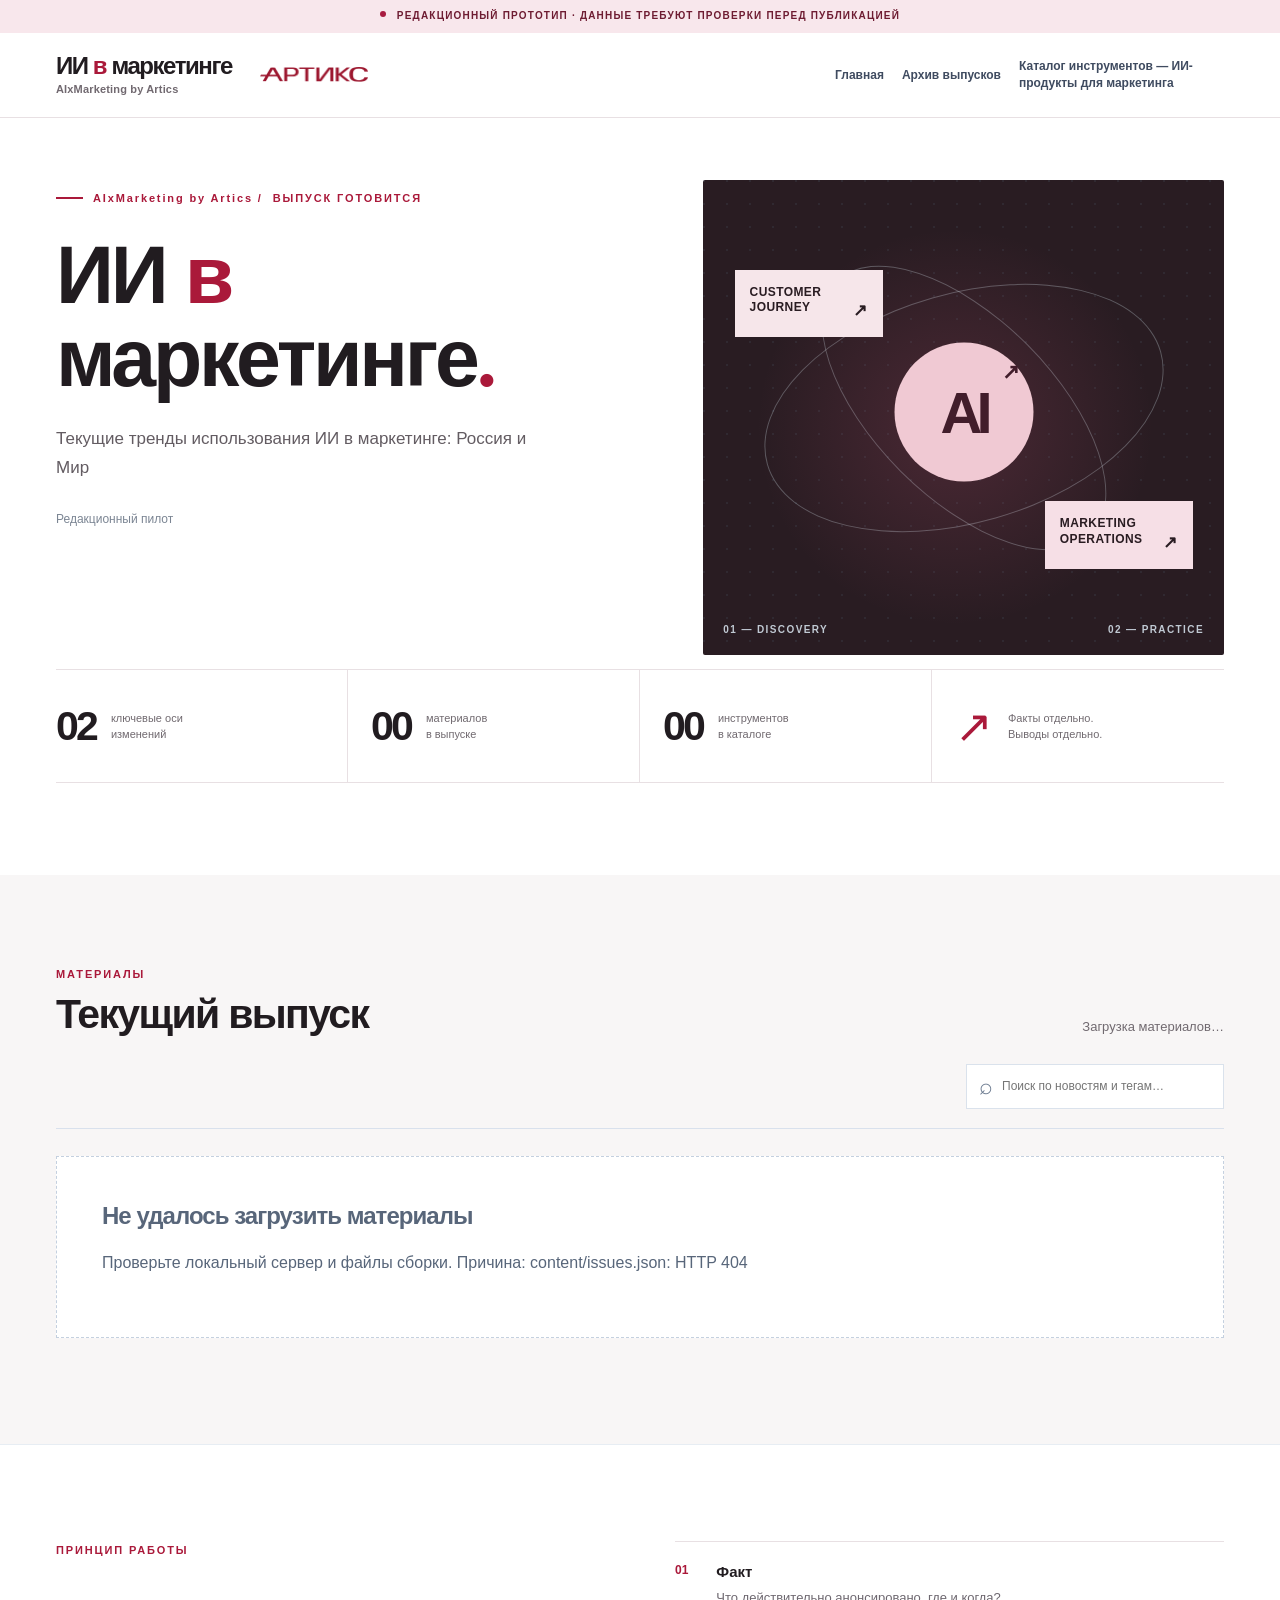
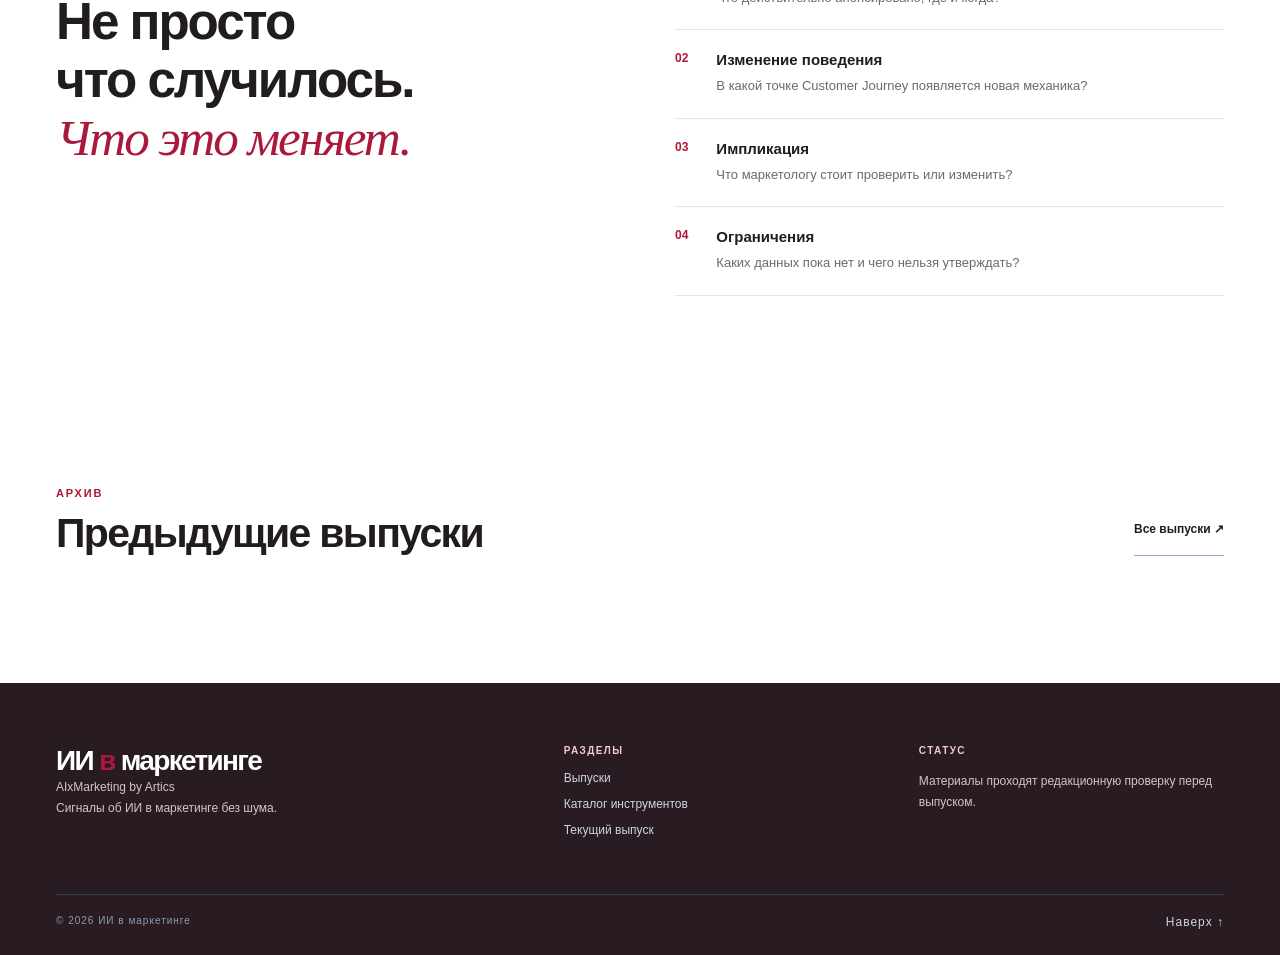
==== index.html @ cd2788d9 "Add files via upload" ====
<!doctype html>
<html lang="ru">
<head>
  <base href="/">
  <meta charset="utf-8">
  <meta name="viewport" content="width=device-width, initial-scale=1">
  <meta name="theme-color" content="#aa193a">
  <meta name="description" content="ИИ в маркетинге — редакционный дайджест AIxMarketing by Artics о пути потребителя и работе маркетолога.">
  <title>ИИ в маркетинге — AIxMarketing by Artics</title>
  <link rel="stylesheet" href="styles.css">
  <script src="app.js" defer></script>
  <meta name="robots" content="noindex, nofollow">
</head>
<body>
  <a class="skip-link" href="#main">Перейти к содержанию</a>
  <div class="notice"><span class="notice-dot" aria-hidden="true"></span> <span id="notice-text">РЕДАКЦИОННЫЙ ПРОТОТИП · ДАННЫЕ ТРЕБУЮТ ПРОВЕРКИ ПЕРЕД ПУБЛИКАЦИЕЙ</span></div>
  <header class="site-header" id="top">
    <div class="container nav-inner">
      <a class="logo" href="./" aria-label="ИИ в маркетинге, на главную"><span>ИИ <span class="logo-x">в</span> маркетинге<span class="logo-sub">AIxMarketing by Artics</span></span></a>
      <img class="artics-wordmark" src="assets/artics-logo.png" width="218" height="31" alt="Артикс">
      <button class="menu-toggle" type="button" aria-controls="primary-nav" aria-expanded="false">Меню <span aria-hidden="true">☰</span></button>
      <nav class="top-nav" id="primary-nav" data-open="false" aria-label="Главная навигация">
        <a href="./">Главная</a>
        <a id="nav-current-issue" hidden>Текущий выпуск</a>
        <a href="./issues/">Архив выпусков</a>
        <a class="nav-catalog" href="./tools/">Каталог инструментов — ИИ-продукты для маркетинга</a>
        <a id="nav-interview" hidden>Специальная рубрика</a>
      </nav>
    </div>
  </header>

  <main id="main">
    <div id="home-view">
      <section class="hero container" aria-labelledby="hero-title">
        <div class="hero-grid">
          <div class="hero-copy">
            <div class="eyebrow"><span class="mini-rule"></span> AIxMarketing by Artics / <span id="issue-code">ВЫПУСК ГОТОВИТСЯ</span></div>
            <h1 id="hero-title">ИИ <span class="serif-highlight">в</span><br>маркетинге<span class="hero-period-mark">.</span></h1>
            <p class="hero-intro">Текущие тренды использования ИИ в маркетинге: Россия и Мир</p>
            <div class="hero-actions"><a class="button-primary" id="latest-issue-link" href="./issues/" hidden>Весь выпуск <span aria-hidden="true">↗</span></a><span class="hero-period" id="hero-period">Редакционный пилот</span></div>
          </div>
          <div class="hero-visual" role="img" aria-label="Две оси проекта: Customer Journey и работа маркетолога вокруг ИИ">
            <div class="orbit-line orbit-a"></div><div class="orbit-line orbit-b"></div>
            <div class="diagram-label label-one">CUSTOMER<br>JOURNEY <span>↗</span></div>
            <div class="diagram-label label-two">MARKETING<br>OPERATIONS <span>↗</span></div>
            <div class="diagram-core">AI<span>↗</span></div>
            <div class="hero-visual-caption"><span>01 — DISCOVERY</span><span>02 — PRACTICE</span></div>
          </div>
        </div>
        <div class="hero-stats" aria-label="Структура проекта">
          <div class="stat"><strong>02</strong><span>ключевые оси<br>изменений</span></div>
          <div class="stat"><strong id="issue-story-count">00</strong><span>материалов<br>в выпуске</span></div>
          <div class="stat"><strong id="catalog-count">00</strong><span>инструментов<br>в каталоге</span></div>
          <div class="stat stat-caption"><div class="stat-icon">↗</div><span>Факты отдельно.<br>Выводы отдельно.</span></div>
        </div>
      </section>

      <section class="lead-section container" id="lead" hidden>
        <div class="section-heading"><div><p class="kicker">СВЕЖИЙ ВЫПУСК</p><h2>Главное в выпуске</h2></div><div class="feature-controls" aria-label="Прокрутка главного в выпуске"><button type="button" data-feature-scroll="-1" aria-label="Предыдущие материалы">←</button><button type="button" data-feature-scroll="1" aria-label="Следующие материалы">→</button></div></div>
        <div id="lead-story" class="lead-story" role="region" aria-roledescription="карусель" aria-label="Главное в выпуске" tabindex="0" aria-live="polite"><div class="skeleton">Загрузка материалов…</div></div>
      </section>

      <section class="story-section" id="stories">
        <div class="container">
          <div class="section-heading"><div><p class="kicker">МАТЕРИАЛЫ</p><h2>Текущий выпуск</h2><a id="story-issue-link" class="story-issue-link" href="./issues/" hidden>Открыть страницу выпуска ↗</a></div><p class="section-side" id="story-total" role="status" aria-live="polite">Загрузка материалов…</p></div>
          <div class="filter-panel">
            <div class="category-filters" id="category-filters" aria-label="Фильтр по рубрике"></div>
            <label class="search-label"><span class="sr-only">Поиск по материалам</span><span aria-hidden="true">⌕</span><input id="search-input" type="search" placeholder="Поиск по новостям и тегам…" autocomplete="off" maxlength="120"></label>
          </div>
          <div id="story-grid" class="story-grid"><div class="skeleton">Загрузка материалов…</div></div>
        </div>
      </section>

      <section class="special-section container" id="special" aria-label="Специальный материал" hidden></section>
      <section class="catalog-promo container" id="catalog-promo" hidden></section>

      <section class="method-section" id="methodology"><div class="container method-grid"><div><p class="kicker">ПРИНЦИП РАБОТЫ</p><h2>Не просто<br>что случилось.<br><em>Что это меняет.</em></h2></div><div class="method-list"><div class="method-row"><span>01</span><div><strong>Факт</strong><p>Что действительно анонсировано, где и когда?</p></div></div><div class="method-row"><span>02</span><div><strong>Изменение поведения</strong><p>В какой точке Customer Journey появляется новая механика?</p></div></div><div class="method-row"><span>03</span><div><strong>Импликация</strong><p>Что маркетологу стоит проверить или изменить?</p></div></div><div class="method-row"><span>04</span><div><strong>Ограничения</strong><p>Каких данных пока нет и чего нельзя утверждать?</p></div></div></div></div></section>
      <section class="archive-section container" id="archive"><div class="section-heading"><div><p class="kicker">АРХИВ</p><h2>Предыдущие выпуски</h2></div><a class="text-link" href="./issues/">Все выпуски ↗</a></div><div id="archive-list"></div></section>
    </div>
    <div id="page-view" hidden></div>
  </main>
  <footer class="footer"><div class="container footer-grid"><div><div class="footer-brand">ИИ <span>в</span> маркетинге</div><p>AIxMarketing by Artics<br>Сигналы об ИИ в маркетинге без шума.</p></div><div><strong>РАЗДЕЛЫ</strong><a href="./issues/">Выпуски</a><a href="./tools/">Каталог инструментов</a><a href="./#stories">Текущий выпуск</a></div><div><strong>СТАТУС</strong><p id="footer-status">Материалы проходят редакционную проверку перед выпуском.</p></div></div><div class="container copyright"><span>© 2026 ИИ в маркетинге</span><a href="#top">Наверх ↑</a></div></footer>
</body>
</html>
---- styles.css ----
:root{--ink:#122039;--dark:#0d1c32;--navy:#142743;--muted:#657085;--border:#e2e8f0;--bg:#fbfcfe;--blue:#315bd8;--cyan:#bbf3ed;--lime:#d9eea4;--pink:#f5d7d0;--cream:#f3efea;--lav:#e9e7ff;--max:1168px;--serif:Georgia,"Times New Roman",serif;--sans:Inter,-apple-system,BlinkMacSystemFont,"Segoe UI",Arial,sans-serif}
*{box-sizing:border-box}html{scroll-behavior:smooth}body{margin:0;background:var(--bg);color:var(--ink);font-family:var(--sans);-webkit-font-smoothing:antialiased}a{color:inherit;text-decoration:none}button,input{font:inherit}button{cursor:pointer}button:focus-visible,a:focus-visible,input:focus-visible{outline:3px solid #729eff;outline-offset:3px}h1,h2,h3,p{margin-top:0}h1,h2,h3{letter-spacing:-.04em}p{line-height:1.65}.container{max-width:var(--max);width:calc(100% - 64px);margin:0 auto}.sr-only{position:absolute!important;width:1px;height:1px;padding:0;margin:-1px;overflow:hidden;clip:rect(0,0,0,0);white-space:nowrap;border:0}.notice{background:#d9edaa;color:#233427;text-align:center;font-size:10px;line-height:1.45;font-weight:800;letter-spacing:.12em;padding:9px 16px}.notice-dot{display:inline-block;width:6px;height:6px;background:#23442d;border-radius:50%;margin-right:7px;vertical-align:2px}.site-header{position:relative;z-index:10;background:var(--bg);border-bottom:1px solid var(--border)}.nav-inner{min-height:84px;display:flex;align-items:center;justify-content:space-between;gap:28px}.logo{display:flex;align-items:center;gap:11px;font-weight:850;letter-spacing:-.065em;font-size:20px;line-height:1.04;white-space:nowrap}.logo-square{background:var(--ink);color:#fff;width:41px;height:41px;display:grid;place-items:center;font-family:var(--serif);font-size:28px;position:relative}.brand-star{position:absolute;font:15px var(--sans);top:2px;right:2px;color:var(--lime)}.logo-x{color:var(--blue)}.logo-sub{display:block;font-size:9px;font-weight:750;letter-spacing:.19em;color:var(--muted);margin-top:5px}.top-nav{display:flex;align-items:center;gap:24px}.top-nav a{font-size:12px;font-weight:650;color:#3f4b60}.top-nav a:hover,.footer a:hover{color:var(--blue)}.nav-cta{border:1px solid #bfcbdc;padding:13px 17px;font-size:12px;font-weight:800;white-space:nowrap}.nav-cta span{margin-left:12px}.nav-cta:hover{background:var(--ink);color:white;border-color:var(--ink)}.hero{padding-top:70px}.hero-grid{display:grid;grid-template-columns:1fr .83fr;gap:20px;min-height:475px}.hero-copy{padding:12px 0 50px}.eyebrow,.kicker{font-size:11px;font-weight:800;letter-spacing:.17em;color:var(--blue)}.eyebrow{display:flex;align-items:center;gap:10px}.mini-rule{width:27px;height:2px;background:var(--blue)}h1{font-size:clamp(51px,5.3vw,86px);line-height:1.06;margin:30px 0 24px;font-weight:760}.hero h1 em,.method-grid h2 em{font-family:var(--serif);font-weight:400;color:var(--blue)}.serif-highlight{font-family:var(--serif);font-style:italic;font-weight:400}.hero-intro{max-width:485px;font-size:17px;color:#566378;line-height:1.75;margin-bottom:27px}.hero-actions{display:flex;gap:26px;align-items:center;flex-wrap:wrap}.button-primary{display:inline-flex;justify-content:space-between;gap:28px;align-items:center;background:var(--blue);color:#fff;padding:16px 19px;font-size:12px;font-weight:800;min-width:210px}.button-primary:hover{background:#2348b7}.hero-period{font-size:12px;color:#7b8593;line-height:1.5}.hero-visual{position:relative;min-height:420px;overflow:hidden;background:var(--dark);color:white;border-radius:2px}.hero-visual:before{content:"";position:absolute;inset:0;background-image:radial-gradient(circle at 1px 1px,#52687a 1px,transparent 0);background-size:23px 23px;opacity:.17}.hero-visual:after{content:"";position:absolute;width:400px;height:400px;background:radial-gradient(circle,rgba(130,167,228,.18),transparent 70%);top:10%;left:10%}.orbit-line{position:absolute;left:50%;top:48%;transform:translate(-50%,-50%) rotate(-16deg);border:1px solid rgba(221,244,249,.28);border-radius:50%}.orbit-a{width:410px;height:230px}.orbit-b{transform:translate(-50%,-50%) rotate(45deg);width:360px;height:180px}.diagram-core{position:absolute;top:49%;left:50%;transform:translate(-50%,-50%);width:139px;height:139px;background:var(--lime);border-radius:50%;display:flex;align-items:center;justify-content:center;font-size:58px;font-weight:800;letter-spacing:-.1em;color:var(--ink);z-index:2}.diagram-core span{font-size:21px;position:absolute;right:19px;top:17px}.diagram-label{position:absolute;z-index:3;color:var(--ink);font-size:12px;line-height:1.3;font-weight:850;letter-spacing:.035em;padding:15px;min-width:148px}.diagram-label span{float:right;font-size:17px}.label-one{left:6%;top:19%;background:var(--cyan)}.label-two{right:6%;bottom:18%;background:var(--pink)}.hero-visual-caption{position:absolute;inset:auto 20px 20px;display:flex;justify-content:space-between;color:#c0c9d3;font-size:10px;letter-spacing:.14em;font-weight:750;z-index:3}.hero-stats{border-top:1px solid var(--border);border-bottom:1px solid var(--border);display:grid;grid-template-columns:repeat(4,1fr);margin:14px 0 100px}.stat{padding:26px 23px 25px;min-height:112px;display:flex;align-items:center;gap:15px;border-right:1px solid var(--border)}.stat:first-child{padding-left:0}.stat:last-child{border-right:0}.stat strong{font-size:41px;letter-spacing:-.07em;font-weight:710;line-height:1}.stat span{color:var(--muted);font-size:11px;line-height:1.5}.stat-icon{font-family:var(--serif);font-size:45px;color:var(--blue)}.section-heading{display:flex;justify-content:space-between;align-items:end;gap:25px;margin-bottom:27px}.section-heading h2{font-size:clamp(30px,3.2vw,46px);line-height:1.1;margin:9px 0 0}.kicker{margin:0}.section-side{font-size:13px;line-height:1.5;color:var(--muted);margin:0;text-align:right}.lead-section{padding-bottom:99px}.lead-story{display:grid;grid-template-columns:1.12fr .88fr;min-height:358px;background:#eaf1fa;overflow:hidden}.lead-main{padding:40px 43px;display:flex;flex-direction:column}.lead-label{font-size:11px;font-weight:850;letter-spacing:.12em;color:var(--blue)}.lead-main h3{font-size:clamp(27px,3vw,44px);max-width:525px;line-height:1.13;margin:24px 0 16px}.lead-main p{color:#59677c;font-size:14px;max-width:505px}.lead-link{font-size:12px;color:var(--blue);font-weight:850;border-bottom:1px solid #b7c7e5;align-self:start;margin-top:auto;padding-bottom:7px}.lead-art{position:relative;min-height:330px;background:#d8e5f5;overflow:hidden;display:grid;place-items:center}.lead-art .art-circle{width:280px;height:280px;border:1px solid #6b91c7;border-radius:50%;position:absolute}.lead-art .art-circle:nth-child(2){width:360px;height:210px;transform:rotate(43deg)}.art-device{z-index:2;background:var(--ink);width:194px;height:230px;box-shadow:18px 18px 0 rgba(61,95,152,.2);padding:17px;color:#fff;transform:rotate(-7deg);display:flex;flex-direction:column;gap:12px}.art-head{display:flex;align-items:center;justify-content:space-between;color:#becfe4;font-size:9px;letter-spacing:.1em}.art-pill{height:26px;border-radius:12px;background:#384b66}.art-pill.short{width:65%}.art-chat{margin-top:auto;background:var(--cyan);color:#2d4655;border-radius:12px 12px 3px 12px;padding:12px;font-size:11px;line-height:1.3}.rubric-section{padding-bottom:112px}.axis-grid{display:grid;grid-template-columns:repeat(2,1fr);gap:18px}.axis-card{position:relative;display:flex;flex-direction:column;align-items:start;overflow:hidden;padding:29px 30px;min-height:287px}.axis-card:hover .axis-title span{transform:translate(4px,-4px)}.axis-cjm{background:#d9f0ed}.axis-marketing{background:#e8e4fa}.axis-top{font-size:10px;font-weight:800;letter-spacing:.13em;z-index:1}.axis-title{font-size:38px;letter-spacing:-.055em;line-height:1.13;font-weight:760;z-index:1;margin:47px 0 15px}.axis-title span{font-size:26px;display:inline-block;transition:transform .2s}.axis-desc{font-size:13px;color:#516274;margin-top:auto;z-index:1}.axis-orb{position:absolute;right:20px;bottom:0;opacity:.15;font-size:225px;line-height:1;font-weight:300}.minor-axes{border-bottom:1px solid var(--border);display:flex;flex-wrap:wrap;align-items:center;gap:24px;padding-top:26px;padding-bottom:20px}.minor-axes>span{font-size:10px;color:#7f8999;letter-spacing:.13em;font-weight:850;margin-right:auto}.minor-link{border:0;background:transparent;font-size:12px;font-weight:760;padding:8px 0;color:#26364d}.minor-link span{margin-left:8px}.minor-link:hover{color:var(--blue)}.story-section{background:#f1f4f8;padding:90px 0 106px}.filter-panel{display:flex;justify-content:space-between;align-items:center;gap:16px;border-bottom:1px solid #d9e1ed;padding-bottom:19px;margin-bottom:27px}.category-filters{display:flex;flex-wrap:wrap;gap:7px}.filter-chip{background:transparent;border:1px solid transparent;color:#667286;border-radius:30px;padding:10px 13px;font-size:12px;font-weight:700}.filter-chip:hover{color:var(--blue)}.filter-chip.active{color:white;background:var(--ink)}.search-label{background:white;border:1px solid #dae2ec;padding:8px 12px;min-width:258px;display:flex;align-items:center;gap:7px}.search-label span{font-size:23px;color:#6c7b90}.search-label input{outline:0;border:0;background:transparent;color:var(--ink);width:100%;font-size:12px}.search-label input:focus-visible{outline:2px solid #a8bfff}.story-grid{display:grid;grid-template-columns:repeat(3,1fr);gap:17px}.story-card{background:#fff;display:flex;flex-direction:column;min-height:325px;border:1px solid #e5e9ef;transition:transform .16s,box-shadow .16s}.story-card:hover{transform:translateY(-4px);box-shadow:0 12px 30px rgba(24,45,80,.08)}.story-click{padding:25px 24px;display:flex;flex-direction:column;flex:1}.card-meta{display:flex;justify-content:space-between;gap:15px;align-items:center;color:#6d7d90;font-size:10px;letter-spacing:.07em;font-weight:800;text-transform:uppercase}.card-number{color:var(--blue)}.story-card h3{font-size:23px;line-height:1.21;letter-spacing:-.045em;margin:22px 0 12px}.story-card p{font-size:13px;color:#637083;margin-bottom:20px}.tag-row{display:flex;flex-wrap:wrap;gap:6px;margin-top:auto}.tag{background:#f0f4f8;padding:6px 8px;color:#68778b;font-size:10px;line-height:1.25}.card-bottom{border-top:1px solid #eef1f5;padding:16px 24px;display:flex;justify-content:space-between;align-items:center;font-size:10px;color:#8791a2;gap:10px}.status-dot{width:7px;height:7px;background:#edb46d;border-radius:50%;display:inline-block;margin-right:4px}.card-arrow{font-size:19px;color:var(--ink)}.empty-state{grid-column:1/-1;background:white;border:1px dashed #c4d0df;padding:45px;color:#58667a}.empty-state h3{font-size:23px}.skeleton{padding:45px;color:#78869b}.special-section{padding-top:104px;padding-bottom:104px;display:grid;grid-template-columns:1fr 1fr}.special-left{padding:55px 52px;background:var(--navy);color:#fff}.special-left .kicker{color:var(--lime)}.special-left h2{font-size:clamp(40px,4vw,62px);line-height:1.05;margin:48px 0 25px}.special-left h2 em{font-weight:400;font-family:var(--serif);color:var(--lime)}.special-left p:not(.kicker){font-size:14px;line-height:1.7;color:#b7c5d5;max-width:360px}.text-link{display:inline-block;margin-top:30px;border-bottom:1px solid #8fa9d0;padding-bottom:8px;font-size:12px;font-weight:780}.text-link span{margin-left:24px}.special-right{padding:45px 55px;min-height:404px;background:var(--lime);position:relative;overflow:hidden}.quote-mark{font-family:var(--serif);font-size:114px;line-height:.9;color:#436d53}.special-right blockquote{font-family:var(--serif);font-size:clamp(22px,2.5vw,36px);line-height:1.24;letter-spacing:-.035em;max-width:460px;position:relative;z-index:2;margin:10px 0 30px}.quote-caption{font-size:10px;letter-spacing:.11em;font-weight:850;color:#607363}.special-pattern{position:absolute;right:-35px;bottom:-60px;font-size:230px;font-weight:800;letter-spacing:-.2em;opacity:.07}.method-section{background:white;border-top:1px solid #e7edf3;padding:96px 0}.method-grid{display:grid;grid-template-columns:1fr 1fr;gap:70px}.method-grid h2{font-size:clamp(35px,4vw,56px);line-height:1.13;margin:34px 0}.method-list{border-top:1px solid var(--border)}.method-row{display:flex;gap:28px;padding:21px 0;border-bottom:1px solid var(--border)}.method-row>span{font-size:12px;color:var(--blue);font-weight:900}.method-row strong{font-size:15px}.method-row p{margin:6px 0 0;color:#7a8798;font-size:13px}.footer{background:#0d192c;color:white;padding:62px 0 26px}.footer-grid{display:grid;grid-template-columns:1.5fr 1fr 1fr;gap:50px}.footer-brand{font-size:28px;font-weight:800;letter-spacing:-.06em}.footer-brand span{color:var(--lime)}.footer p{font-size:12px;line-height:1.8;color:#97a5b8}.footer strong{font-size:10px;letter-spacing:.14em;color:#d5e5a0;display:block;margin-bottom:15px}.footer a{display:block;font-size:12px;margin:12px 0;color:#cbd6e2}.copyright{display:flex;justify-content:space-between;border-top:1px solid #2e3e55;margin-top:45px;padding-top:20px;font-size:10px;letter-spacing:.1em;color:#8d9bb0}.copyright a{margin:0}.article-shell{max-width:815px;margin:0 auto;padding:72px 24px 120px}.back-link{color:var(--blue);font-size:12px;font-weight:800}.article-topline{display:flex;gap:12px;align-items:center;margin:44px 0 17px;flex-wrap:wrap;font-size:11px;letter-spacing:.06em;color:#64748a;font-weight:800;text-transform:uppercase}.article-topline .cat{color:var(--blue)}.article-shell h1{font-size:clamp(38px,5vw,68px);line-height:1.11;margin:0 0 26px}.article-deck{font-size:20px;line-height:1.65;color:#5f6c7e;margin-bottom:38px}.article-warning{background:#fbf3e8;border-left:4px solid #e8a857;padding:16px 19px;font-size:12px;color:#795835;line-height:1.6;margin-bottom:30px}.article-contents{font-size:16px;line-height:1.9;color:#35465b}.article-contents p{margin:0 0 24px}.implication-box{background:#e9f1fd;padding:25px 28px;margin:34px 0}.implication-box h2,.unknown-box h2{font-size:17px;margin:0 0 9px;letter-spacing:-.01em}.implication-box p,.unknown-box p{font-size:14px;margin:0;color:#435671}.unknown-box{border:1px solid var(--border);padding:24px 28px;margin:22px 0 38px}.article-source{font-size:12px;border-top:1px solid var(--border);padding-top:22px;color:#69788d}.article-source a{color:var(--blue);text-decoration:underline;word-break:break-word}.article-tags{display:flex;gap:8px;flex-wrap:wrap;margin-top:22px}.article-bottom{border-top:1px solid var(--border);padding-top:30px;margin-top:55px}#article-view[hidden],#home-view[hidden]{display:none}
@media(max-width:1050px){.top-nav{gap:14px}.nav-cta{display:none}.story-grid{grid-template-columns:repeat(2,1fr)}.hero-grid{grid-template-columns:1fr .85fr}.hero-visual{min-height:410px}.hero h1{font-size:58px}.stat{gap:9px}.stat strong{font-size:33px}}
@media(max-width:760px){.container{width:calc(100% - 36px)}.notice{font-size:9px}.nav-inner{min-height:72px}.logo{font-size:18px}.top-nav{visibility:hidden}.hero{padding-top:46px}.hero-grid{display:block}.hero h1{font-size:clamp(47px,10vw,71px)}.hero-copy{padding:0 0 43px}.hero-visual{min-height:360px}.hero-stats{margin:0 0 70px;grid-template-columns:repeat(2,1fr)}.stat{padding:20px 16px;border-bottom:1px solid var(--border)}.stat:nth-child(2){border-right:none}.stat:first-child{padding-left:16px}.stat:nth-child(3),.stat:nth-child(4){border-bottom:none}.section-heading{align-items:start}.section-side{display:none}.lead-section,.rubric-section{padding-bottom:70px}.lead-story{grid-template-columns:1fr}.lead-main{padding:31px}.lead-art{min-height:270px}.axis-grid,.special-section,.method-grid{grid-template-columns:1fr}.axis-card{min-height:235px}.axis-title{margin:25px 0}.minor-axes{gap:13px}.minor-axes>span{width:100%;margin-bottom:5px}.story-section{padding:65px 0 75px}.filter-panel{align-items:stretch;flex-direction:column}.search-label{min-width:0}.story-grid{grid-template-columns:1fr}.story-card{min-height:280px}.special-section{padding-top:70px;padding-bottom:70px}.special-left,.special-right{padding:37px 31px}.special-left h2{margin:25px 0}.special-right{min-height:310px}.method-section{padding:70px 0}.method-grid{gap:15px}.footer-grid{grid-template-columns:1fr 1fr;gap:25px}.footer-grid>div:last-child{grid-column:1/-1}.article-shell{padding-top:48px}.article-deck{font-size:17px}}
@media(max-width:430px){.hero-actions{align-items:start;flex-direction:column;gap:14px}.hero-intro{font-size:15px}.diagram-label{min-width:120px;font-size:10px}.label-one{left:4%}.label-two{right:4%}.hero-visual{min-height:330px}.diagram-core{width:118px;height:118px;font-size:47px}.axis-title{font-size:32px}.filter-chip{font-size:11px;padding:9px}.story-card h3{font-size:21px}.copyright{flex-wrap:wrap;gap:15px}}
@media(prefers-reduced-motion:reduce){html{scroll-behavior:auto}*{transition:none!important}}

/* Keyboard access and readable editorial controls. */
[hidden]{display:none!important}
.skip-link{
  position:absolute;
  z-index:100;
  top:8px;
  left:8px;
  transform:translateY(-150%);
  padding:12px 16px;
  background:var(--ink);
  color:#fff;
  font-size:14px;
  font-weight:800;
}
.skip-link:focus{transform:none}
.menu-toggle{display:none}
.search-label:focus-within{outline:3px solid #729eff;outline-offset:3px}
.search-label input:focus-visible{outline:none}
.filter-chip,.minor-link{min-height:44px}
.lead-link,.text-link{min-height:44px;display:inline-flex;align-items:center}
.card-arrow{min-width:44px;min-height:44px;display:grid;place-items:center}
.card-bottom{color:#526176;font-size:11px}
.tag{color:#4f6075;font-size:11px}
.article-shell h1,.story-card h3{overflow-wrap:anywhere}
.special-impact{
  position:relative;
  z-index:2;
  max-width:460px;
  margin:10px 0 30px;
  font-family:var(--serif);
  font-size:clamp(22px,2.5vw,36px);
  line-height:1.24;
  letter-spacing:-.035em;
}
.status-dot.approved{background:#287c62}
.story-card{position:relative}
.story-click::after{content:"";position:absolute;inset:0}
.story-card:focus-within{outline:3px solid #729eff;outline-offset:3px}
.reset-filters{
  min-height:44px;
  margin-top:8px;
  padding:10px 16px;
  border:1px solid var(--ink);
  background:var(--ink);
  color:#fff;
  font-size:12px;
  font-weight:800;
}
.reset-filters:hover{background:var(--blue);border-color:var(--blue)}
.article-fact{
  padding:24px 28px;
  margin:0 0 34px;
  border-left:4px solid var(--blue);
  background:#f1f5fb;
}
.article-fact h2,.article-contents h2{font-size:17px;letter-spacing:-.01em;margin:0 0 12px}
.article-fact p{font-size:15px;line-height:1.75;color:#35465b;margin:0}
.article-contents h2{margin-bottom:20px}
.article-source span{display:inline-block;margin-top:6px}

@media(max-width:1080px){
  .nav-inner{position:relative;gap:16px}
  .menu-toggle{
    display:inline-flex;
    align-items:center;
    justify-content:center;
    gap:8px;
    min-width:44px;
    min-height:44px;
    margin-left:auto;
    padding:8px 12px;
    border:1px solid #bfcbdc;
    background:var(--bg);
    color:var(--ink);
    font-size:12px;
    font-weight:800;
    white-space:nowrap;
  }
  .menu-toggle[aria-expanded="true"]{background:var(--ink);color:#fff;border-color:var(--ink)}
  .top-nav{
    display:flex;
    visibility:hidden;
    pointer-events:none;
    position:absolute;
    top:100%;
    left:0;
    right:0;
    flex-direction:column;
    align-items:stretch;
    gap:0;
    padding:8px 18px 12px;
    background:var(--bg);
    border-bottom:1px solid var(--border);
    box-shadow:0 16px 24px rgba(18,32,57,.12);
  }
  .top-nav[data-open="true"]{visibility:visible;pointer-events:auto}
  .top-nav a{
    display:flex;
    align-items:center;
    min-height:44px;
    padding:10px 8px;
    border-bottom:1px solid var(--border);
    font-size:14px;
  }
  .top-nav a:last-child{border-bottom:0}
  .hero-stats .stat{min-width:0}
  .hero-stats .stat span{overflow-wrap:anywhere}
}

@media(max-width:430px){
  .nav-inner{gap:12px}
  .logo{gap:8px;font-size:16px}
  .logo-square{width:38px;height:38px;font-size:26px;flex:none}
  .menu-toggle{padding:8px 10px}
  .hero-stats .stat{padding-left:11px;padding-right:11px}
  .hero-stats .stat:first-child{padding-left:11px}
  .hero-stats .stat strong{font-size:31px}
  .hero-stats .stat span{font-size:10px}
  .hero-visual .diagram-core{width:108px;height:108px;font-size:43px}
  .hero-visual .diagram-core span{right:14px;top:13px}
  .hero-visual .diagram-label{padding:11px;min-width:112px}
  .hero-visual .label-one{top:15%}
  .hero-visual .label-two{bottom:14%}
  .special-right blockquote,.special-impact{font-size:24px}
}

@media(max-width:760px){
  .story-section .section-heading{flex-direction:column;gap:12px}
  #story-total{display:block;text-align:left}
  .search-label input{font-size:16px}
}

/* AIxMarketing editorial extension. Red is a provisional accent, not an official brand token. */
:root{--ink:#211c20;--dark:#291c22;--navy:#3a1b28;--muted:#716a70;--border:#e8e0e3;--bg:#fff;--blue:#aa193a;--cyan:#f6e6ea;--lime:#f0c9d3;--pink:#f6dfe6;--cream:#f8f5f4;--lav:#f4e8ed}
body{background:#fff}
button:focus-visible,a:focus-visible,input:focus-visible,select:focus-visible,summary:focus-visible{outline-color:#a81b40}
.notice{background:#f8e7ec;color:#6e1c32}.notice-dot{background:#a81b40}
.logo{font-size:24px;letter-spacing:-.06em}.logo-x,.footer-brand span,.hero-period-mark{color:var(--blue)}
.logo-sub{font-size:11px;letter-spacing:.015em;font-weight:650;color:#716970}
.top-nav{gap:17px}.top-nav a:hover,.footer a:hover{color:var(--blue)}
.hero{padding-top:62px}.hero h1{font-size:clamp(62px,6.3vw,102px);line-height:1.03;max-width:640px}
.hero h1 .serif-highlight{font-family:var(--sans);font-style:normal;color:var(--blue);font-weight:760}
.hero-period-mark{font-family:var(--serif)}.hero-intro{color:#635c62}
.hero-visual{background:var(--dark)}.hero-visual:after{background:radial-gradient(circle,rgba(211,91,126,.2),transparent 70%)}
.diagram-core{color:#421d2b}.diagram-label{color:#291c22}
.hero-stats{margin-bottom:92px}.lead-story{background:#f8edf0}.lead-art{background:#f1dce3}
.art-device{background:#411f2b;box-shadow:18px 18px 0 rgba(126,37,67,.15)}.art-pill{background:#76495d}
.axis-cjm{background:#f2e9eb}.axis-marketing{background:#f7eef0}
.story-section{background:#f8f6f6}.story-card{border-color:#e9e1e3}
.tag{background:#f6edf0;color:#79384c}.card-number{color:#8e2440}
.special-right{background:#f0d5dc}.special-left .kicker{color:#f5c9d5}
.method-section{background:#fff}.method-row p{color:#6e6870}
.footer{background:#291b22}.footer strong{color:#f4c7d2}.footer p{color:#d5c4cb}
.article-shell{max-width:920px}.article-deck{color:#625b61}
.article-contents{font-size:17px;line-height:1.8}.article-contents p{line-height:1.8}
.article-fact{background:#fbf4f6;border-left-color:var(--blue)}
.implication-box{background:#f6eef1}.unknown-box{background:#fff;border-color:#e4d6da}
.article-warning{background:#fff1e8;border-left-color:#b7673d;color:#6b4230}
.article-source{border-top:1px solid var(--border);padding-top:24px;margin-top:42px}
.article-source h2{font-size:17px;letter-spacing:-.01em;color:var(--ink)}
.article-source ul{padding-left:20px}.article-source li{margin:0 0 10px;line-height:1.6}
.article-tags{margin:0 0 32px}.article-tags .tag{font-size:12px}
.editorial-page{padding:62px 0 110px}.editorial-page>.kicker{margin-top:44px}
.editorial-page>h1{font-size:clamp(43px,5vw,70px);line-height:1.08;max-width:920px;margin:15px 0 22px}
.editorial-intro{font-size:20px;line-height:1.55;max-width:850px;color:#6d646a}
.issue-summary{font-size:13px;color:#776b72;border-top:1px solid var(--border);padding-top:18px;margin-top:34px}
.issue-group{padding:54px 0 34px;border-bottom:1px solid var(--border);scroll-margin-top:30px}
.issue-group .story-grid{grid-template-columns:repeat(3,minmax(0,1fr))}
.issue-group-count{font-size:12px;color:#746b70}.issue-extra{padding:50px 0;border-bottom:1px solid var(--border)}
.issue-extra h2{font-size:clamp(28px,3.3vw,44px);max-width:780px;margin:12px 0}
.issue-extra p:not(.kicker){max-width:760px;color:#655d63}.issue-bottom{margin:42px 0 0}
.archive-section{padding-top:90px;padding-bottom:100px}.archive-section .section-heading .text-link{align-self:end}
.archive-entry{border-top:1px solid var(--border);padding:24px 0}
.archive-entry:last-child{border-bottom:1px solid var(--border)}
.archive-entry>p:first-child{font-size:12px;color:var(--blue);font-weight:750;letter-spacing:.04em}
.archive-entry h2,.archive-entry h3{font-size:clamp(24px,2.7vw,36px);line-height:1.18;max-width:850px;margin:8px 0}
.archive-entry h2 a:hover,.archive-entry h3 a:hover{color:var(--blue)}
.archive-entry>p:last-child{font-size:14px;color:#6d646a}.archive-empty{color:#716970;font-size:15px}
.catalog-promo{margin-top:14px;margin-bottom:85px;padding:43px 48px;background:#f6eff1;display:flex;justify-content:space-between;gap:30px;align-items:center}
.catalog-promo h2{font-size:clamp(30px,3.2vw,45px);margin:10px 0 16px}.catalog-promo p:not(.kicker){max-width:670px;color:#685e65}
.catalog-promo-number{font-size:110px;line-height:1;font-weight:750;letter-spacing:-.09em;color:#e5bcc9}
.tools-page .editorial-intro{max-width:980px}.tool-controls{display:flex;flex-wrap:wrap;gap:15px;align-items:end;border-top:1px solid var(--border);border-bottom:1px solid var(--border);padding:24px 0;margin-top:36px}
.tool-controls label{display:flex;flex-direction:column;gap:7px;font-size:12px;font-weight:750;color:#51464c}
.tool-controls input[type=search],.tool-controls select{height:45px;border:1px solid #cbbec3;background:#fff;color:var(--ink);padding:10px 12px;font-size:16px;min-width:225px;max-width:100%}
.tool-controls .tool-check{flex-direction:row;align-items:center;min-height:45px;font-weight:600;max-width:250px}
.tool-check input{accent-color:var(--blue);width:17px;height:17px;flex:none}
#tool-count{font-size:13px;color:#6b6268;margin:0 0 20px}
.tool-grid{display:grid;grid-template-columns:repeat(3,minmax(0,1fr));gap:18px}
.tool-card{min-width:0;border:1px solid var(--border);padding:22px;background:#fff;display:flex;flex-direction:column}
.tool-top{display:flex;align-items:center;gap:13px}.tool-top img,.tool-monogram{width:54px;height:54px;flex:none;border-radius:10px}
.tool-monogram{display:grid;place-items:center;background:#f1e2e7;color:#8a2742;font-weight:850}
.tool-top h2{font-size:19px;line-height:1.2;margin:0 0 3px;overflow-wrap:anywhere}.tool-top p{font-size:12px;line-height:1.3;margin:0;color:#766d73}
.tool-icon-note{font-size:10px;color:#786e74;margin:10px 0 0}.tool-summary{font-size:14px;color:#5f555c;margin:19px 0;line-height:1.6}
.tool-status{font-size:11px;color:#375f54;background:#eaf4ef;padding:8px 10px;margin:auto 0 0}.tool-status.needs{background:#fff1e8;color:#8a5835}
.tool-card details{font-size:13px;margin-top:18px;border-top:1px solid var(--border);padding-top:14px}
.tool-card summary{cursor:pointer;color:var(--blue);font-weight:780;min-height:30px}.tool-card details p{white-space:pre-line;line-height:1.6;overflow-wrap:anywhere}
.tool-updates{border-left:3px solid var(--accent);padding:1px 0 1px 14px;margin:16px 0}.tool-updates h3{font-size:13px;line-height:1.3;margin:0 0 5px}.tool-updates p{margin:0}
.tool-sources{display:flex;flex-wrap:wrap;gap:8px}.tool-sources a{color:var(--blue);text-decoration:underline;overflow-wrap:anywhere}
.catalog-disclaimer{border-top:1px solid var(--border);margin-top:60px;padding-top:27px}.catalog-disclaimer h2{font-size:21px}.catalog-disclaimer p{color:#6c6268;max-width:790px}
.interview-body h2{font-family:var(--sans);font-size:28px;line-height:1.25;margin:48px 0 22px}
.interview-question{font-size:19px;line-height:1.4;margin:30px 0 12px;letter-spacing:-.01em}
@media(max-width:1050px){.issue-group .story-grid,.tool-grid{grid-template-columns:repeat(2,minmax(0,1fr))}}
@media(max-width:760px){.hero h1{font-size:clamp(48px,11vw,75px)}.logo{font-size:20px}.logo-sub{font-size:10px}.catalog-promo{padding:30px 25px;margin-bottom:55px}.catalog-promo-number{font-size:72px}.editorial-page{padding:45px 0 70px}.editorial-page>.kicker{margin-top:30px}.editorial-intro{font-size:17px}.issue-group{padding:38px 0 26px}.issue-group .story-grid,.tool-grid{grid-template-columns:1fr}.archive-section{padding:70px 0}.tool-controls{align-items:stretch}.tool-controls>label:first-child,.tool-controls>label:nth-child(2){flex:1 1 225px}.tool-controls input[type=search],.tool-controls select{width:100%}.article-contents{font-size:16px}}
@media(max-width:430px){.hero h1{font-size:48px}.logo{font-size:18px}.logo-sub{font-size:9px}.catalog-promo{display:block}.catalog-promo-number{display:block;font-size:64px;margin-top:14px}.editorial-page>h1{font-size:39px}.article-shell h1{font-size:39px}.tool-controls>label{width:100%;max-width:none}.tool-controls .tool-check{max-width:none}.card-meta{flex-wrap:wrap;gap:5px}}

/* Current issue and the editor's featured picks. */
.artics-wordmark{width:108px;height:auto;object-fit:contain;flex:none}
.top-nav{margin-left:auto;justify-content:flex-end;gap:18px}
.top-nav .nav-catalog{max-width:205px;line-height:1.35}
.story-issue-link{display:inline-flex;align-items:center;min-height:44px;margin-top:8px;color:var(--blue);font-size:13px;font-weight:760;text-decoration:underline;text-underline-offset:4px}
.feature-controls{display:flex;gap:8px;align-items:center}
.feature-controls button{width:44px;height:44px;border:1px solid var(--border);background:#fff;color:var(--ink);font-size:20px}
.feature-controls button:hover{border-color:var(--blue);color:var(--blue)}
.lead-story{display:flex;gap:16px;overflow-x:auto;overscroll-behavior-inline:contain;scroll-snap-type:x mandatory;scroll-padding-inline:0;min-height:0;padding:2px 2px 18px;background:transparent;scrollbar-color:#c9aab4 transparent}
.lead-story:focus-visible{outline:3px solid var(--blue);outline-offset:4px}
.featured-card{flex:0 0 min(370px,calc(100vw - 64px));min-width:0;min-height:370px;padding:26px 28px;background:#f8edf0;display:flex;flex-direction:column;scroll-snap-align:start}
.featured-card:nth-child(3n){background:#f0e9e7}
.featured-card-top{display:flex;justify-content:space-between;gap:12px;border-bottom:1px solid #d9c6cc;padding-bottom:14px;margin-bottom:25px;color:#8d4c61;font-size:11px;font-weight:800;letter-spacing:.1em}
.featured-card .lead-label{font-size:10px;line-height:1.4}
.featured-card h3{font-size:clamp(24px,2.4vw,32px);line-height:1.17;margin:16px 0 16px;overflow-wrap:anywhere}
.featured-card p{font-size:14px;line-height:1.62;color:#655a60;margin:0 0 24px;display:-webkit-box;-webkit-line-clamp:4;-webkit-box-orient:vertical;overflow:hidden}
.featured-card .lead-link{margin-top:auto}
.featured-special{background:#51263a;color:#fff}
.featured-special .featured-card-top{color:#f0b6c9;border-color:#976174}
.featured-special .lead-label,.featured-special .lead-link{color:#f6c3d3}
.featured-special p{color:#e8d4dc}
.article-highlights{border-top:3px solid var(--blue);background:#fbf4f6;padding:26px 29px;margin:0 0 38px}
.article-highlights h2{font-size:20px;margin:0 0 15px}
.article-highlights ul{margin:0;padding-left:21px}
.article-highlights li{font-size:15px;line-height:1.6;margin:0 0 10px}
.article-highlights li:last-child{margin-bottom:0}
@media(max-width:1080px){.top-nav{margin-left:0}.top-nav .nav-catalog{max-width:none}}
@media(max-width:760px){.artics-wordmark{width:92px}.featured-card{flex-basis:min(330px,calc(100vw - 56px));min-height:355px}.lead-section{padding-bottom:65px}.feature-controls{margin-left:auto}}
@media(max-width:430px){.artics-wordmark{width:72px}.featured-card{padding:23px;min-height:350px}.featured-card h3{font-size:25px}}

/* Reader-facing cues stay with their original paragraphs, without repeating copy. */
.article-contents .article-paragraph{border-left:3px solid #c8b6bd;padding:2px 0 2px 21px;margin:24px 0 28px}
.article-contents .article-paragraph.has-impact{border-left-color:var(--blue)}
.article-contents .article-paragraph.has-unknown{border-left-color:#8e7c84}
.article-contents .article-paragraph.has-impact.has-unknown{border-left-color:var(--blue)}
.article-contents .article-paragraph p{margin:0}
.article-layer-label{display:inline-block;margin:0 10px 8px 0;color:#8f2844;font-size:11px;font-weight:800;letter-spacing:.08em;text-transform:uppercase}
.article-paragraph.has-unknown .article-layer-label:last-of-type{color:#675d62}
@media(max-width:430px){.article-contents .article-paragraph{padding-left:16px}}
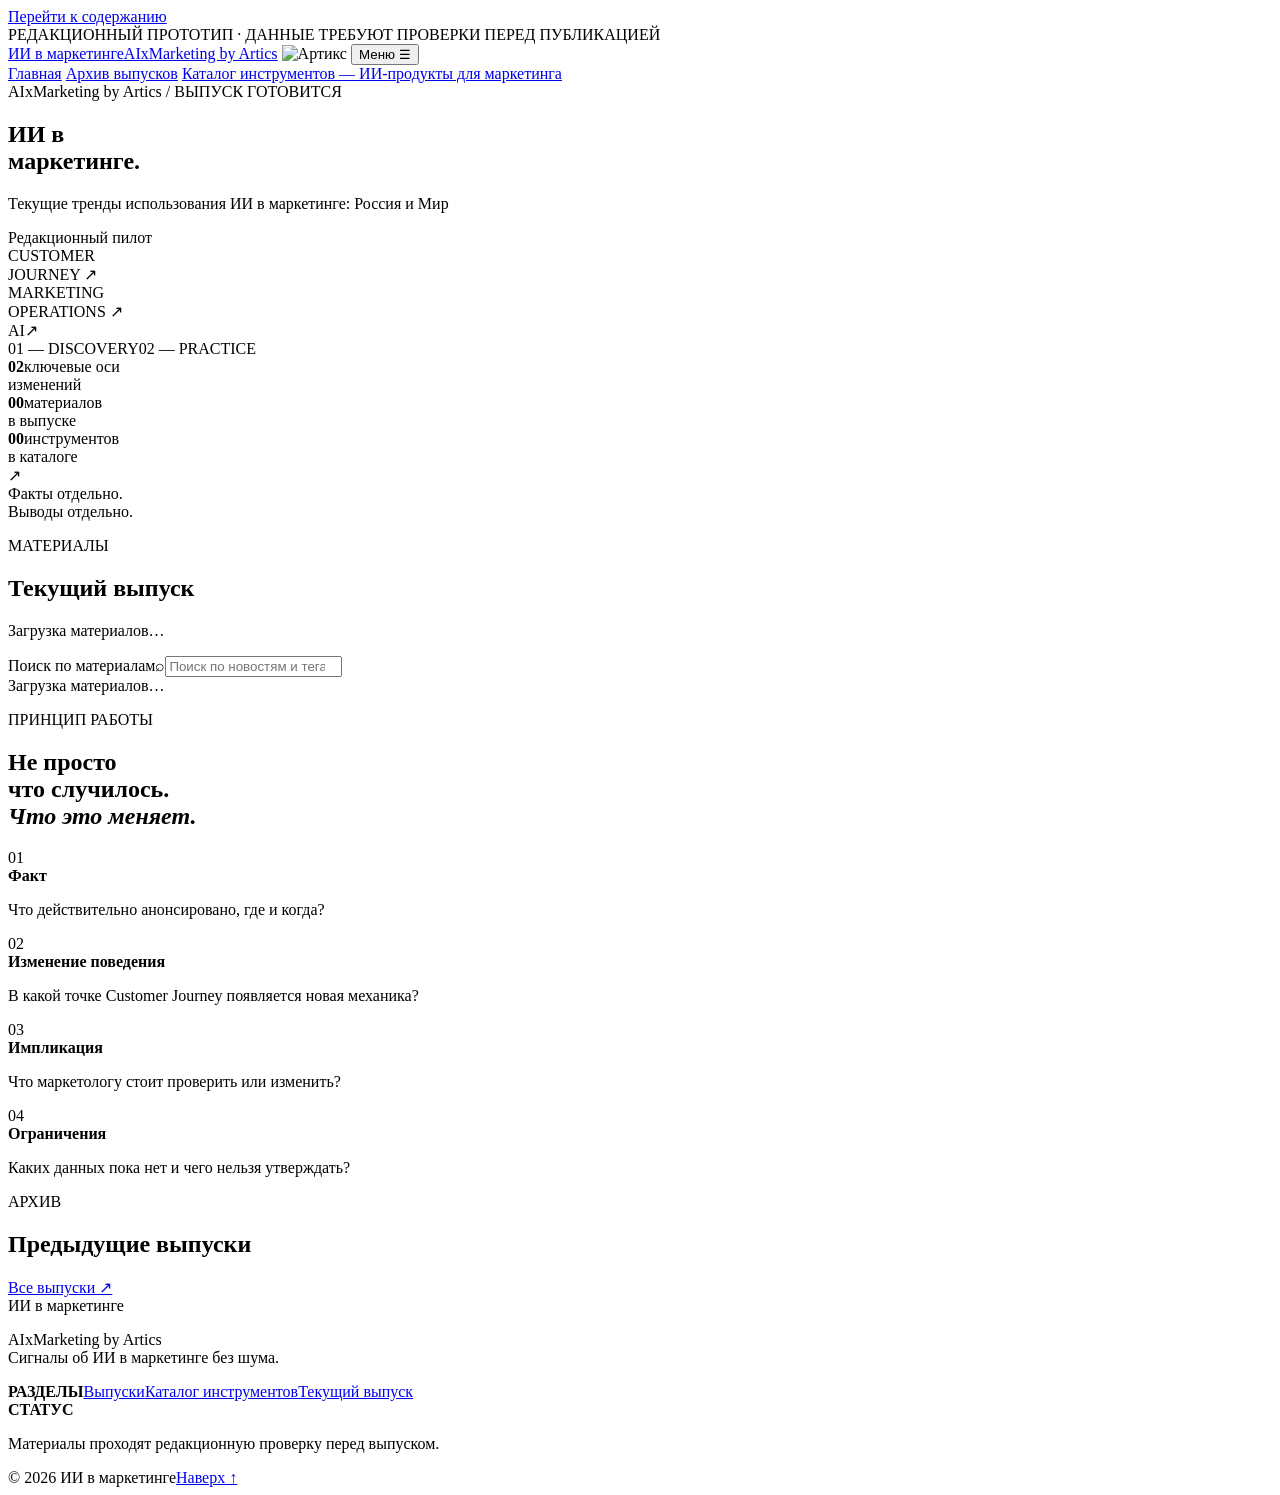
==== commit e6decc98: "Add files via upload" ====
--- a/index.html
+++ b/index.html
@@ -1,7 +1,7 @@
 <!doctype html>
 <html lang="ru">
 <head>
-  <base href="/">
+  <base href="/AI_Marketing_News/">
   <meta charset="utf-8">
   <meta name="viewport" content="width=device-width, initial-scale=1">
   <meta name="theme-color" content="#aa193a">
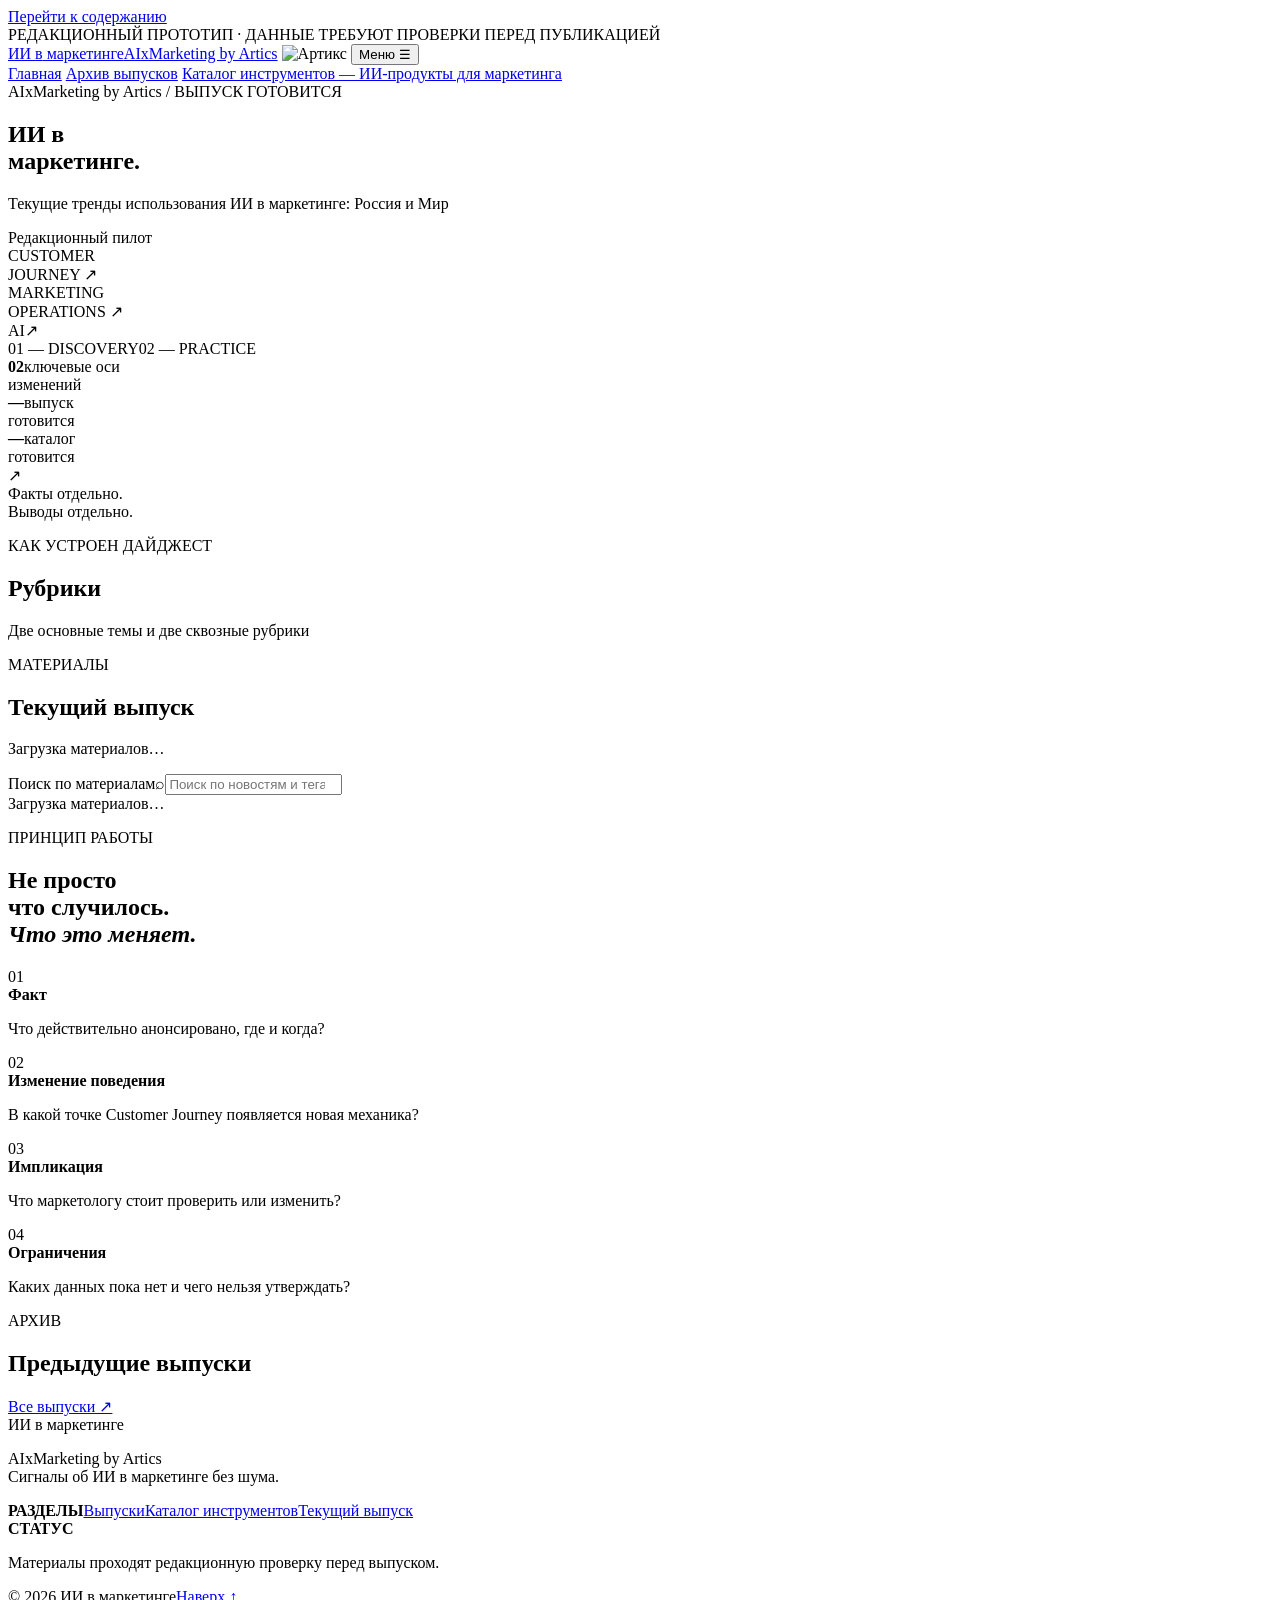
==== commit 6d88bcb9: "Add files via upload" ====
--- a/index.html
+++ b/index.html
@@ -9,7 +9,8 @@
   <title>ИИ в маркетинге — AIxMarketing by Artics</title>
   <link rel="stylesheet" href="styles.css">
   <script src="app.js" defer></script>
-  <meta name="robots" content="noindex, nofollow">
+  <meta name="robots" content="index, follow">
+  <link rel="alternate" type="application/rss+xml" title="ИИ в маркетинге RSS" href="feed.xml">
 </head>
 <body>
   <a class="skip-link" href="#main">Перейти к содержанию</a>
@@ -49,10 +50,15 @@
         </div>
         <div class="hero-stats" aria-label="Структура проекта">
           <div class="stat"><strong>02</strong><span>ключевые оси<br>изменений</span></div>
-          <div class="stat"><strong id="issue-story-count">00</strong><span>материалов<br>в выпуске</span></div>
-          <div class="stat"><strong id="catalog-count">00</strong><span>инструментов<br>в каталоге</span></div>
+          <div class="stat"><strong id="issue-story-count">—</strong><span id="issue-story-label">выпуск<br>готовится</span></div>
+          <div class="stat"><strong id="catalog-count">—</strong><span id="catalog-count-label">каталог<br>готовится</span></div>
           <div class="stat stat-caption"><div class="stat-icon">↗</div><span>Факты отдельно.<br>Выводы отдельно.</span></div>
         </div>
+      </section>
+
+      <section class="rubric-overview container" id="rubrics" aria-labelledby="rubrics-title">
+        <div class="section-heading"><div><p class="kicker">КАК УСТРОЕН ДАЙДЖЕСТ</p><h2 id="rubrics-title">Рубрики</h2></div><p class="section-side">Две основные темы и две сквозные рубрики</p></div>
+        <div id="rubric-grid" class="rubric-overview-grid"></div>
       </section>
 
       <section class="lead-section container" id="lead" hidden>
--- a/styles.css
+++ b/styles.css
@@ -246,6 +246,23 @@
 .article-contents .article-paragraph.has-unknown{border-left-color:#8e7c84}
 .article-contents .article-paragraph.has-impact.has-unknown{border-left-color:var(--blue)}
 .article-contents .article-paragraph p{margin:0}
-.article-layer-label{display:inline-block;margin:0 10px 8px 0;color:#8f2844;font-size:11px;font-weight:800;letter-spacing:.08em;text-transform:uppercase}
-.article-paragraph.has-unknown .article-layer-label:last-of-type{color:#675d62}
 @media(max-width:430px){.article-contents .article-paragraph{padding-left:16px}}
+
+/* The editorial taxonomy remains visible before the first approved issue. */
+.hero-stats{margin-bottom:48px}
+.rubric-overview{padding-bottom:84px}
+.rubric-overview .section-heading{margin-bottom:22px}
+.rubric-overview-grid{display:grid;grid-template-columns:repeat(4,minmax(0,1fr));gap:12px}
+.rubric-overview-card{position:relative;display:flex;flex-direction:column;min-width:0;min-height:198px;padding:22px 22px 20px;border:1px solid #e6d6dc;background:#fff;transition:transform .16s,box-shadow .16s}
+.rubric-overview-card--main{background:#f8eaee;border-color:#f0dce3}
+.rubric-overview-card:hover{transform:translateY(-3px);box-shadow:0 10px 25px rgba(75,24,42,.09)}
+.rubric-overview-meta{color:#9e2b4b;font-size:10px;font-weight:850;letter-spacing:.09em}
+.rubric-overview-card h3{font-size:clamp(20px,2.2vw,28px);line-height:1.15;margin:18px 20px 9px 0;overflow-wrap:anywhere}
+.rubric-overview-card p{font-size:12px;line-height:1.5;color:#6c6066;margin:0 18px 0 0}
+.rubric-overview-arrow{position:absolute;right:19px;bottom:15px;font-size:20px;color:var(--blue)}
+.story-section .empty-state{border:1px solid #e8d5dc;border-left:4px solid var(--blue);background:#fff}
+.story-section .empty-state p{max-width:680px;margin-bottom:0}
+.catalog-promo-pending{font-size:100px;line-height:1;color:#e5bcc9;align-self:flex-end}
+@media(max-width:950px){.rubric-overview-grid{grid-template-columns:repeat(2,minmax(0,1fr))}}
+@media(max-width:760px){.hero-stats{margin-bottom:36px}.rubric-overview{padding-bottom:62px}.catalog-promo-pending{font-size:68px}}
+@media(max-width:520px){.rubric-overview-grid{grid-template-columns:1fr}.rubric-overview-card{min-height:0;padding:20px 22px 28px}.rubric-overview-card h3{font-size:24px}.rubric-overview-card p{max-width:400px}}
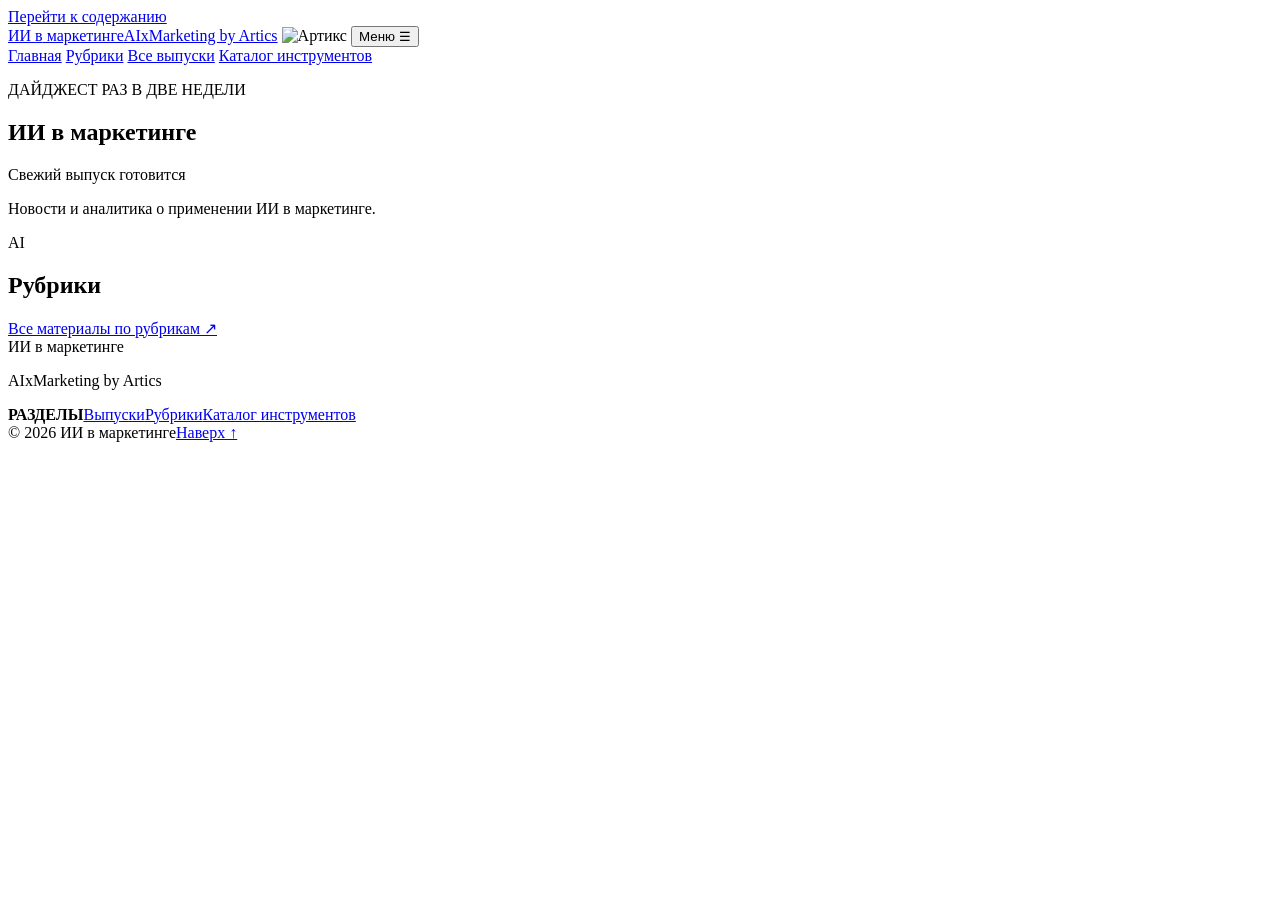
==== commit 3519338d: "Add files via upload" ====
--- a/index.html
+++ b/index.html
@@ -5,7 +5,7 @@
   <meta charset="utf-8">
   <meta name="viewport" content="width=device-width, initial-scale=1">
   <meta name="theme-color" content="#aa193a">
-  <meta name="description" content="ИИ в маркетинге — редакционный дайджест AIxMarketing by Artics о пути потребителя и работе маркетолога.">
+  <meta name="description" content="ИИ в маркетинге — двухнедельный редакционный дайджест AIxMarketing by Artics.">
   <title>ИИ в маркетинге — AIxMarketing by Artics</title>
   <link rel="stylesheet" href="styles.css">
   <script src="app.js" defer></script>
@@ -14,7 +14,7 @@
 </head>
 <body>
   <a class="skip-link" href="#main">Перейти к содержанию</a>
-  <div class="notice"><span class="notice-dot" aria-hidden="true"></span> <span id="notice-text">РЕДАКЦИОННЫЙ ПРОТОТИП · ДАННЫЕ ТРЕБУЮТ ПРОВЕРКИ ПЕРЕД ПУБЛИКАЦИЕЙ</span></div>
+  <div class="notice" id="preview-notice" hidden><span class="notice-dot" aria-hidden="true"></span> <span id="notice-text">Закрытый редакционный просмотр</span></div>
   <header class="site-header" id="top">
     <div class="container nav-inner">
       <a class="logo" href="./" aria-label="ИИ в маркетинге, на главную"><span>ИИ <span class="logo-x">в</span> маркетинге<span class="logo-sub">AIxMarketing by Artics</span></span></a>
@@ -22,69 +22,46 @@
       <button class="menu-toggle" type="button" aria-controls="primary-nav" aria-expanded="false">Меню <span aria-hidden="true">☰</span></button>
       <nav class="top-nav" id="primary-nav" data-open="false" aria-label="Главная навигация">
         <a href="./">Главная</a>
-        <a id="nav-current-issue" hidden>Текущий выпуск</a>
-        <a href="./issues/">Архив выпусков</a>
-        <a class="nav-catalog" href="./tools/">Каталог инструментов — ИИ-продукты для маркетинга</a>
-        <a id="nav-interview" hidden>Специальная рубрика</a>
+        <a id="nav-current-issue" hidden>Свежий выпуск</a>
+        <a href="./rubrics/">Рубрики</a>
+        <a href="./issues/">Все выпуски</a>
+        <a href="./tools/">Каталог инструментов</a>
       </nav>
     </div>
   </header>
 
   <main id="main">
     <div id="home-view">
-      <section class="hero container" aria-labelledby="hero-title">
-        <div class="hero-grid">
-          <div class="hero-copy">
-            <div class="eyebrow"><span class="mini-rule"></span> AIxMarketing by Artics / <span id="issue-code">ВЫПУСК ГОТОВИТСЯ</span></div>
-            <h1 id="hero-title">ИИ <span class="serif-highlight">в</span><br>маркетинге<span class="hero-period-mark">.</span></h1>
-            <p class="hero-intro">Текущие тренды использования ИИ в маркетинге: Россия и Мир</p>
-            <div class="hero-actions"><a class="button-primary" id="latest-issue-link" href="./issues/" hidden>Весь выпуск <span aria-hidden="true">↗</span></a><span class="hero-period" id="hero-period">Редакционный пилот</span></div>
-          </div>
-          <div class="hero-visual" role="img" aria-label="Две оси проекта: Customer Journey и работа маркетолога вокруг ИИ">
-            <div class="orbit-line orbit-a"></div><div class="orbit-line orbit-b"></div>
-            <div class="diagram-label label-one">CUSTOMER<br>JOURNEY <span>↗</span></div>
-            <div class="diagram-label label-two">MARKETING<br>OPERATIONS <span>↗</span></div>
-            <div class="diagram-core">AI<span>↗</span></div>
-            <div class="hero-visual-caption"><span>01 — DISCOVERY</span><span>02 — PRACTICE</span></div>
-          </div>
+      <section class="home-issue container" aria-labelledby="hero-title">
+        <div class="home-issue-copy">
+          <p class="kicker" id="issue-code">ДАЙДЖЕСТ РАЗ В ДВЕ НЕДЕЛИ</p>
+          <h1 id="hero-title">ИИ в маркетинге</h1>
+          <p class="home-period" id="hero-period">Свежий выпуск готовится</p>
+          <p class="home-intro" id="issue-teaser">Новости и аналитика о применении ИИ в маркетинге.</p>
+          <a class="button-primary" id="latest-issue-link" href="./issues/" hidden>Открыть выпуск <span aria-hidden="true">↗</span></a>
         </div>
-        <div class="hero-stats" aria-label="Структура проекта">
-          <div class="stat"><strong>02</strong><span>ключевые оси<br>изменений</span></div>
-          <div class="stat"><strong id="issue-story-count">—</strong><span id="issue-story-label">выпуск<br>готовится</span></div>
-          <div class="stat"><strong id="catalog-count">—</strong><span id="catalog-count-label">каталог<br>готовится</span></div>
-          <div class="stat stat-caption"><div class="stat-icon">↗</div><span>Факты отдельно.<br>Выводы отдельно.</span></div>
-        </div>
+        <div class="home-issue-art" aria-hidden="true"><span>AI</span></div>
+      </section>
+
+      <section class="lead-section container" id="lead" aria-labelledby="lead-title" hidden>
+        <div class="section-heading"><h2 id="lead-title">Главное в выпуске</h2></div>
+        <div id="lead-story" class="home-picks"><div class="skeleton">Загрузка материалов…</div></div>
       </section>
 
       <section class="rubric-overview container" id="rubrics" aria-labelledby="rubrics-title">
-        <div class="section-heading"><div><p class="kicker">КАК УСТРОЕН ДАЙДЖЕСТ</p><h2 id="rubrics-title">Рубрики</h2></div><p class="section-side">Две основные темы и две сквозные рубрики</p></div>
+        <div class="section-heading"><h2 id="rubrics-title">Рубрики</h2><a class="text-link" href="./rubrics/">Все материалы по рубрикам ↗</a></div>
         <div id="rubric-grid" class="rubric-overview-grid"></div>
       </section>
 
-      <section class="lead-section container" id="lead" hidden>
-        <div class="section-heading"><div><p class="kicker">СВЕЖИЙ ВЫПУСК</p><h2>Главное в выпуске</h2></div><div class="feature-controls" aria-label="Прокрутка главного в выпуске"><button type="button" data-feature-scroll="-1" aria-label="Предыдущие материалы">←</button><button type="button" data-feature-scroll="1" aria-label="Следующие материалы">→</button></div></div>
-        <div id="lead-story" class="lead-story" role="region" aria-roledescription="карусель" aria-label="Главное в выпуске" tabindex="0" aria-live="polite"><div class="skeleton">Загрузка материалов…</div></div>
-      </section>
-
-      <section class="story-section" id="stories">
-        <div class="container">
-          <div class="section-heading"><div><p class="kicker">МАТЕРИАЛЫ</p><h2>Текущий выпуск</h2><a id="story-issue-link" class="story-issue-link" href="./issues/" hidden>Открыть страницу выпуска ↗</a></div><p class="section-side" id="story-total" role="status" aria-live="polite">Загрузка материалов…</p></div>
-          <div class="filter-panel">
-            <div class="category-filters" id="category-filters" aria-label="Фильтр по рубрике"></div>
-            <label class="search-label"><span class="sr-only">Поиск по материалам</span><span aria-hidden="true">⌕</span><input id="search-input" type="search" placeholder="Поиск по новостям и тегам…" autocomplete="off" maxlength="120"></label>
-          </div>
-          <div id="story-grid" class="story-grid"><div class="skeleton">Загрузка материалов…</div></div>
-        </div>
-      </section>
-
-      <section class="special-section container" id="special" aria-label="Специальный материал" hidden></section>
       <section class="catalog-promo container" id="catalog-promo" hidden></section>
 
-      <section class="method-section" id="methodology"><div class="container method-grid"><div><p class="kicker">ПРИНЦИП РАБОТЫ</p><h2>Не просто<br>что случилось.<br><em>Что это меняет.</em></h2></div><div class="method-list"><div class="method-row"><span>01</span><div><strong>Факт</strong><p>Что действительно анонсировано, где и когда?</p></div></div><div class="method-row"><span>02</span><div><strong>Изменение поведения</strong><p>В какой точке Customer Journey появляется новая механика?</p></div></div><div class="method-row"><span>03</span><div><strong>Импликация</strong><p>Что маркетологу стоит проверить или изменить?</p></div></div><div class="method-row"><span>04</span><div><strong>Ограничения</strong><p>Каких данных пока нет и чего нельзя утверждать?</p></div></div></div></div></section>
-      <section class="archive-section container" id="archive"><div class="section-heading"><div><p class="kicker">АРХИВ</p><h2>Предыдущие выпуски</h2></div><a class="text-link" href="./issues/">Все выпуски ↗</a></div><div id="archive-list"></div></section>
+      <section class="archive-section container" id="archive" aria-labelledby="archive-title" hidden>
+        <div class="section-heading"><h2 id="archive-title">Предыдущие выпуски</h2><a class="text-link" href="./issues/">Все выпуски ↗</a></div>
+        <div id="archive-list"></div>
+      </section>
     </div>
     <div id="page-view" hidden></div>
   </main>
-  <footer class="footer"><div class="container footer-grid"><div><div class="footer-brand">ИИ <span>в</span> маркетинге</div><p>AIxMarketing by Artics<br>Сигналы об ИИ в маркетинге без шума.</p></div><div><strong>РАЗДЕЛЫ</strong><a href="./issues/">Выпуски</a><a href="./tools/">Каталог инструментов</a><a href="./#stories">Текущий выпуск</a></div><div><strong>СТАТУС</strong><p id="footer-status">Материалы проходят редакционную проверку перед выпуском.</p></div></div><div class="container copyright"><span>© 2026 ИИ в маркетинге</span><a href="#top">Наверх ↑</a></div></footer>
+  <footer class="footer"><div class="container footer-grid"><div><div class="footer-brand">ИИ <span>в</span> маркетинге</div><p>AIxMarketing by Artics</p></div><div><strong>РАЗДЕЛЫ</strong><a href="./issues/">Выпуски</a><a href="./rubrics/">Рубрики</a><a href="./tools/">Каталог инструментов</a></div><div><p id="footer-status" hidden></p></div></div><div class="container copyright"><span>© 2026 ИИ в маркетинге</span><a href="#top">Наверх ↑</a></div></footer>
 </body>
 </html>
--- a/styles.css
+++ b/styles.css
@@ -266,3 +266,180 @@
 @media(max-width:950px){.rubric-overview-grid{grid-template-columns:repeat(2,minmax(0,1fr))}}
 @media(max-width:760px){.hero-stats{margin-bottom:36px}.rubric-overview{padding-bottom:62px}.catalog-promo-pending{font-size:68px}}
 @media(max-width:520px){.rubric-overview-grid{grid-template-columns:1fr}.rubric-overview-card{min-height:0;padding:20px 22px 28px}.rubric-overview-card h3{font-size:24px}.rubric-overview-card p{max-width:400px}}
+
+/* Digest reading layout: one clear entry into each issue, with calm article lists. */
+:root{--max:1120px}
+body{line-height:1.55}
+.nav-inner{min-height:72px}
+.top-nav{gap:25px}
+.top-nav a{font-size:13px;color:#3f353b}
+.top-nav .nav-catalog{max-width:none;line-height:1.4}
+.button-primary{min-height:48px;box-sizing:border-box;font-size:14px;padding:12px 19px}
+.button-primary:hover{background:#84203c}
+.kicker,.eyebrow{font-size:11px;letter-spacing:.1em}
+
+.home-issue{display:grid;grid-template-columns:minmax(0,1fr) 180px;align-items:center;gap:38px;padding-top:48px;padding-bottom:46px;border-bottom:1px solid var(--border)}
+.home-issue-copy{min-width:0;max-width:780px}
+.home-issue .eyebrow{margin:0 0 18px}
+.home-issue h1{font-size:clamp(38px,4.2vw,54px);line-height:1.1;letter-spacing:-.05em;max-width:900px;margin:0 0 18px}
+.home-issue .hero-intro,.home-issue .editorial-intro,.home-intro{font-size:19px;line-height:1.55;max-width:710px;margin:0 0 20px;color:#635c62}
+.home-issue .hero-period,.home-period{font-size:13px;font-weight:750;color:#87324b;margin:0 0 10px}
+.home-issue .hero-actions{gap:18px}
+.home-issue .hero-visual{min-height:210px}
+.home-issue .diagram-core{width:100px;height:100px;font-size:42px}
+.home-issue .diagram-label{min-width:105px;font-size:10px}
+.home-issue-art{width:180px;height:180px;display:grid;place-items:center;background:var(--dark);color:#f1ccda;overflow:hidden}
+.home-issue-art span{font-size:70px;font-weight:850;line-height:1;letter-spacing:-.08em}
+
+.lead-section{padding-top:66px;padding-bottom:72px}
+.lead-section .section-heading{margin-bottom:23px}
+.section-heading h2{font-size:clamp(29px,3vw,40px);letter-spacing:-.04em}
+#lead-story,.home-picks{display:grid;grid-template-columns:minmax(0,1.35fr) minmax(0,1fr);grid-template-rows:repeat(2,minmax(0,1fr));gap:12px;overflow:visible;min-height:0;padding:0;background:transparent;scroll-snap-type:none}
+.home-pick{min-width:0;padding:23px 27px;border:1px solid #ebdde1;background:#fbf8f9;display:flex;flex-direction:column}
+.home-pick--lead{grid-row:span 2;background:#55263b;border-color:#55263b;color:#fff;padding:31px 34px}
+.home-pick .home-pick-link{display:flex;flex:1;flex-direction:column;align-items:stretch;min-height:0;margin:0;color:inherit;text-decoration:none;font-weight:400}
+.home-pick .home-pick-link:hover h3{text-decoration:underline;text-decoration-thickness:1px;text-underline-offset:4px}
+.home-pick-meta{font-size:11px;font-weight:760;letter-spacing:.025em;line-height:1.45;color:#8c3850}
+.home-pick--lead .home-pick-meta{color:#f1c2d1}
+.home-pick .kicker,.home-pick .lead-label,.home-pick .story-kicker{font-size:11px;letter-spacing:.06em;color:#9a3653;font-weight:780}
+.home-pick--lead .kicker,.home-pick--lead .lead-label,.home-pick--lead .story-kicker{color:#f0c5d3}
+.home-pick h3{font-size:clamp(20px,2.05vw,27px);line-height:1.2;letter-spacing:-.035em;margin:10px 0}
+.home-pick--lead h3{font-size:clamp(27px,2.7vw,38px);line-height:1.13;margin:18px 0}
+.home-pick p{font-size:14px;line-height:1.58;margin:0 0 16px;color:#655b61;font-weight:400}
+.home-pick--lead p{color:#e7d5dc;font-size:16px}
+.home-pick a{display:inline-flex;align-items:center;min-height:44px;margin-top:auto;color:var(--blue);font-size:13px;font-weight:760;text-decoration:underline;text-underline-offset:4px}
+.home-pick--lead a{color:#fff}
+.home-pick-read{display:inline-flex;align-items:center;min-height:36px;margin-top:auto;color:var(--blue);font-size:13px;font-weight:760;text-decoration:underline;text-underline-offset:4px}
+.home-pick--lead .home-pick-read{color:#fff}
+
+.rubric-overview{padding-top:50px;padding-bottom:65px;border-top:1px solid var(--border)}
+.rubric-overview-grid{grid-template-columns:repeat(2,minmax(0,1fr));gap:12px}
+.rubric-overview-card{min-height:128px;padding:22px 25px;box-shadow:none}
+.rubric-overview-card--main{min-height:168px;background:#f8edf0}
+.rubric-overview-meta{font-size:11px;letter-spacing:.05em}
+.rubric-overview-card h3{font-size:clamp(21px,2.25vw,29px);letter-spacing:-.035em;margin:13px 24px 7px 0}
+.rubric-overview-card p{font-size:14px;line-height:1.5;margin:0 20px 0 0}
+.rubric-overview-card:hover{transform:none;box-shadow:0 6px 18px rgba(75,24,42,.07)}
+.rubric-overview-arrow{font-size:18px}
+
+.catalog-promo{margin-top:12px;margin-bottom:52px;padding:27px 32px;gap:24px}
+.catalog-promo h2{font-size:clamp(26px,2.8vw,36px);margin:5px 0 8px}
+.catalog-promo p:not(.kicker){font-size:14px;line-height:1.5;margin:0 0 12px}
+.catalog-promo-number{font-size:72px}
+.archive-section{padding-top:40px;padding-bottom:75px}
+
+.editorial-page{padding:42px 0 82px}
+.editorial-page>.kicker{margin-top:24px}
+.editorial-page>h1{font-size:clamp(36px,4vw,56px);line-height:1.09;letter-spacing:-.052em;max-width:950px;margin:11px 0 16px}
+.editorial-intro{font-size:18px;line-height:1.55;max-width:760px}
+.issue-summary{margin-top:26px;padding-top:15px}
+.issue-toc{display:flex;flex-wrap:wrap;gap:7px;border-top:1px solid var(--border);border-bottom:1px solid var(--border);padding:13px 0;margin:28px 0 0}
+.issue-toc>span{display:inline-flex;align-items:center;min-height:44px;margin-right:8px;color:#675e64;font-size:13px}
+.issue-toc a{display:inline-flex;align-items:center;min-height:44px;padding:8px 14px;background:#fbf6f8;border:1px solid #e8dce0;color:#6a253b;font-size:13px;font-weight:720;text-decoration:none}
+.issue-toc a:hover{background:#f4e5eb;border-color:#c68ba0}
+.issue-group{padding:42px 0 23px;scroll-margin-top:24px}
+.issue-group .section-heading{margin-bottom:11px}
+.issue-group .section-heading h2{font-size:clamp(26px,3vw,38px)}
+.issue-group-count{font-size:13px}
+.issue-facets{display:flex;gap:6px;flex-wrap:wrap;margin-top:8px}
+.issue-facets a,.issue-facets span{font-size:12px;color:#8c3850;background:#f8edf1;padding:4px 8px}
+
+.story-list,.rubric-list{display:block;max-width:1000px}
+.story-row{position:relative;min-width:0;padding:21px 2px 23px;border-top:1px solid var(--border);background:transparent}
+.story-row:last-child{border-bottom:1px solid var(--border)}
+.story-row a{color:inherit}
+.story-row-link{display:block;position:relative;min-height:44px;padding-right:28px}
+.story-row-meta{display:flex;justify-content:space-between;flex-wrap:wrap;column-gap:18px;row-gap:3px;color:#8c3850;font-size:12px;font-weight:730;line-height:1.4}
+.story-row-arrow{position:absolute;right:2px;bottom:0;color:var(--blue);font-size:19px}
+.story-row a:hover h3,.story-row a:hover h2{color:var(--blue)}
+.story-row h2,.story-row h3{font-size:clamp(20px,2.15vw,27px);letter-spacing:-.035em;line-height:1.22;margin:6px 0 8px;max-width:810px;overflow-wrap:anywhere}
+.story-row p{font-size:15px;line-height:1.55;color:#675e64;max-width:800px;margin:0 0 8px}
+.story-kicker,.story-row .card-meta{font-size:12px;font-weight:720;color:#8c3850;letter-spacing:.01em;text-transform:none}
+.story-row .tag-row{margin-top:10px}
+.story-row .tag{font-size:11px}
+.rubric-page .editorial-intro{max-width:780px}
+.rubric-tabs{display:flex;flex-wrap:wrap;gap:8px;margin:28px 0 25px}
+.rubric-tabs a{display:inline-flex;align-items:center;min-height:44px;padding:8px 14px;border:1px solid #e4d8dd;color:#6b4050;font-size:13px;font-weight:700}
+.rubric-tabs a:hover{border-color:#bc8b9c;background:#fcf8fa}
+.rubric-tabs a[aria-current="page"]{border-color:var(--blue);background:var(--blue);color:#fff}
+.rubric-controls{display:flex;align-items:end;justify-content:space-between;flex-wrap:wrap;gap:12px;max-width:1000px;margin-bottom:10px}
+.rubric-controls label{display:flex;flex-direction:column;gap:6px;font-size:13px;font-weight:700;color:#62575d}
+.rubric-controls input{min-width:270px;max-width:100%;height:44px;padding:9px 12px;border:1px solid #cdbdc3;background:#fff;color:var(--ink);font-size:16px}
+.rubric-controls #rubric-count{color:#776d73;font-size:13px}
+.rubric-list{margin-top:30px}
+
+.article-shell{max-width:850px;padding-top:45px;padding-bottom:95px}
+.article-shell h1{font-size:clamp(36px,4vw,56px);line-height:1.1;letter-spacing:-.05em;margin-bottom:18px}
+.article-topline{margin:24px 0 15px;font-size:12px;line-height:1.5;letter-spacing:.01em;text-transform:none;color:#665c62}
+.article-deck{font-size:19px;line-height:1.55;margin:0 0 24px}
+.article-tags{margin-bottom:27px}
+.article-contents{font-size:17px;line-height:1.75;color:#2e282c}
+.article-contents p{line-height:1.75;margin:0 0 21px}
+.article-contents strong,.article-highlights strong{font-weight:780;color:#20171c}
+.article-highlights{padding:22px 26px;margin-bottom:29px;background:#fbf5f7;border-top:2px solid var(--blue)}
+.article-highlights h2{font-size:19px;margin-bottom:11px}
+.article-highlights li{font-size:16px;line-height:1.52;font-weight:720;margin-bottom:9px}
+.article-contents .article-paragraph{border-left:2px solid #d7cbd0;padding:2px 0 2px 18px;margin:20px 0 24px}
+.article-contents .article-paragraph.has-impact{border-left-color:#a71e43;background:#fdf9fa;padding-top:8px;padding-bottom:8px;padding-right:14px}
+.article-contents .article-paragraph.has-unknown{border-left-color:#a99da2;background:#faf9f9;padding-top:8px;padding-bottom:8px;padding-right:14px}
+.article-contents .article-paragraph p{margin:0}
+.article-quote{position:relative;margin:30px 0 32px;padding:7px 12px 7px 25px;border-left:4px solid var(--blue);font-family:var(--serif);font-size:clamp(19px,2.2vw,25px);line-height:1.5;font-style:italic;color:#4d2a35}
+.article-quote p,.article-quote em{font-style:italic}
+.article-quote p{margin:0}
+.article-source{margin-top:37px}
+
+.tools-page .editorial-intro{max-width:750px}
+.tool-controls{margin-top:24px;padding:18px 0}
+.tool-icon-note{display:none}
+.tool-grid{gap:14px}
+.tool-card{padding:20px}
+.tool-summary{font-size:14px;line-height:1.55;margin:14px 0}
+.catalog-disclaimer{margin-top:45px}
+
+@media(max-width:1080px){
+  .top-nav{gap:0}
+  .top-nav .nav-catalog{max-width:none}
+}
+@media(max-width:760px){
+  .home-issue{display:block;padding-top:32px;padding-bottom:33px}
+  .home-issue h1{font-size:clamp(35px,9vw,49px);margin-bottom:15px}
+  .home-issue .hero-intro,.home-issue .editorial-intro,.home-intro{font-size:16px;margin-bottom:15px}
+  .home-issue .hero-visual{min-height:150px}
+  .home-issue-art{display:none}
+  .lead-section{padding-top:45px;padding-bottom:51px}
+  #lead-story,.home-picks{display:flex;flex-direction:column;gap:10px}
+  .home-pick,.home-pick--lead{padding:22px;min-height:0}
+  .home-pick h3{font-size:23px}
+  .home-pick--lead h3{font-size:29px}
+  .rubric-overview{padding-top:37px;padding-bottom:47px}
+  .rubric-overview-grid{grid-template-columns:1fr}
+  .rubric-overview-card,.rubric-overview-card--main{min-height:0;padding:19px 21px 26px}
+  .rubric-overview-card h3{font-size:23px}
+  .catalog-promo{padding:23px 24px;margin-bottom:35px}
+  .catalog-promo-number{font-size:58px}
+  .archive-section{padding-top:31px;padding-bottom:55px}
+  .editorial-page{padding-top:35px;padding-bottom:65px}
+  .editorial-page>h1{font-size:clamp(34px,8.5vw,45px)}
+  .editorial-intro{font-size:16px}
+  .issue-group{padding:30px 0 17px}
+  .issue-group .section-heading h2{font-size:27px}
+  .story-row{padding:18px 0 20px}
+  .story-row h2,.story-row h3{font-size:21px}
+  .rubric-tabs{margin:21px 0 18px}
+  .rubric-controls label,.rubric-controls input{width:100%;min-width:0}
+  .article-shell{padding-top:32px;padding-bottom:70px}
+  .article-shell h1{font-size:clamp(34px,8.5vw,46px)}
+  .article-deck{font-size:17px}
+  .article-contents{font-size:16px}
+  .article-quote{font-size:20px;padding-left:18px}
+  .tool-controls{margin-top:18px}
+}
+@media(max-width:430px){
+  .home-issue h1{font-size:39px}
+  .home-issue .hero-actions{align-items:flex-start;gap:11px}
+  .home-issue .hero-visual{min-height:130px}
+  .home-pick--lead h3{font-size:27px}
+  .rubric-overview-card h3{font-size:22px}
+  .catalog-promo-number{font-size:48px}
+  .article-contents .article-paragraph{padding-left:14px}
+}
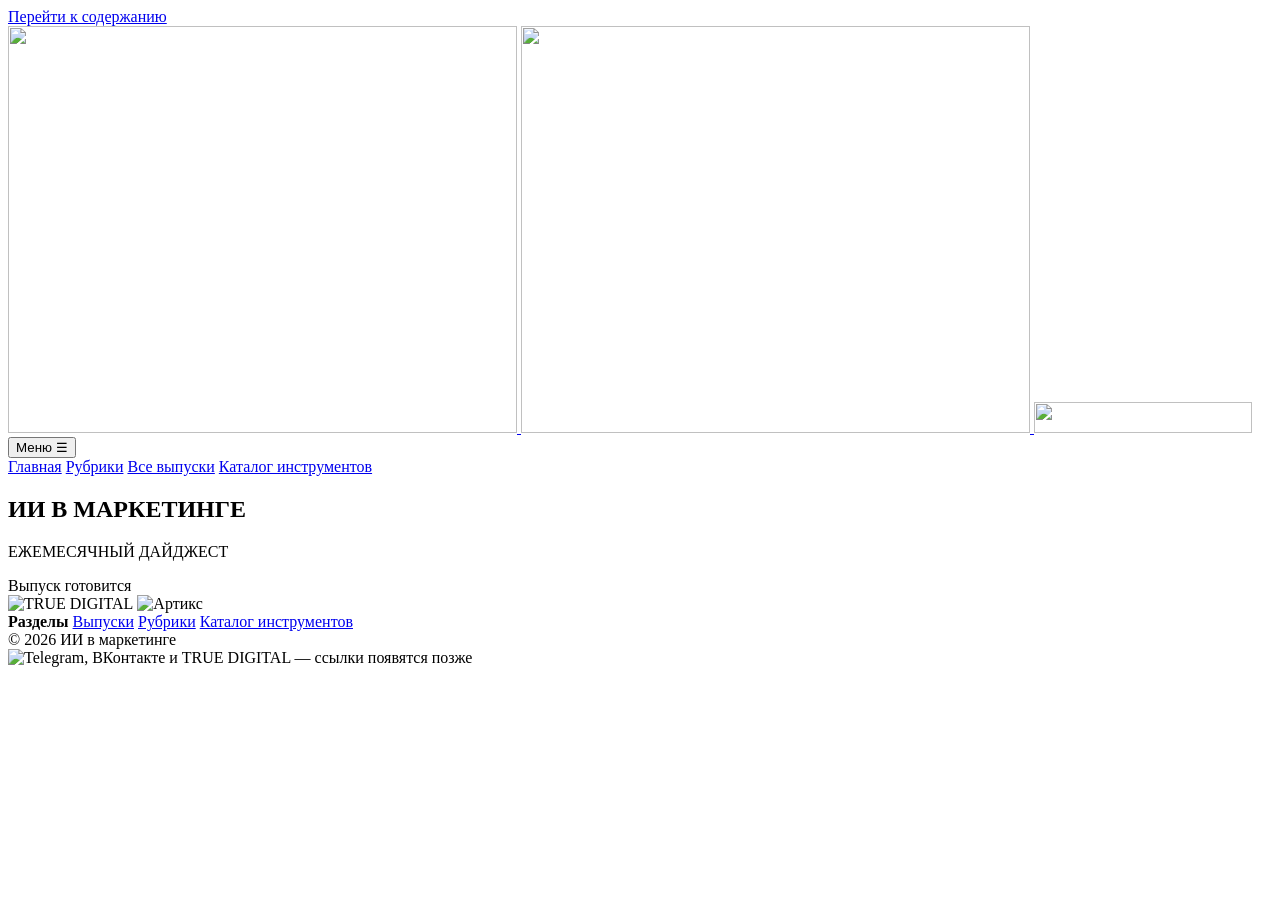
==== commit 496c4bd7: "Add files via upload Сделали редизайн" ====
--- a/index.html
+++ b/index.html
@@ -4,9 +4,9 @@
   <base href="/AI_Marketing_News/">
   <meta charset="utf-8">
   <meta name="viewport" content="width=device-width, initial-scale=1">
-  <meta name="theme-color" content="#aa193a">
-  <meta name="description" content="ИИ в маркетинге — двухнедельный редакционный дайджест AIxMarketing by Artics.">
-  <title>ИИ в маркетинге — AIxMarketing by Artics</title>
+  <meta name="theme-color" content="#ffffff">
+  <meta name="description" content="ИИ в маркетинге — ежемесячный дайджест Артикс и TRUE DIGITAL.">
+  <title>ИИ в маркетинге — дайджест Артикс</title>
   <link rel="stylesheet" href="styles.css">
   <script src="app.js" defer></script>
   <meta name="robots" content="index, follow">
@@ -17,12 +17,16 @@
   <div class="notice" id="preview-notice" hidden><span class="notice-dot" aria-hidden="true"></span> <span id="notice-text">Закрытый редакционный просмотр</span></div>
   <header class="site-header" id="top">
     <div class="container nav-inner">
-      <a class="logo" href="./" aria-label="ИИ в маркетинге, на главную"><span>ИИ <span class="logo-x">в</span> маркетинге<span class="logo-sub">AIxMarketing by Artics</span></span></a>
-      <img class="artics-wordmark" src="assets/artics-logo.png" width="218" height="31" alt="Артикс">
+      <a class="brand-lockup" href="./" aria-label="ИИ в маркетинге — на главную">
+        <span class="true-digital-mark true-digital-mark--light" aria-hidden="true">
+          <img class="true-digital-mark-base" src="assets/true-digital-logo.png" width="509" height="407" alt="">
+          <img class="true-digital-mark-badge" src="assets/true-digital-logo.png" width="509" height="407" alt="">
+        </span>
+        <img class="artics-wordmark" src="assets/artics-logo.png" width="218" height="31" alt="">
+      </a>
       <button class="menu-toggle" type="button" aria-controls="primary-nav" aria-expanded="false">Меню <span aria-hidden="true">☰</span></button>
       <nav class="top-nav" id="primary-nav" data-open="false" aria-label="Главная навигация">
         <a href="./">Главная</a>
-        <a id="nav-current-issue" hidden>Свежий выпуск</a>
         <a href="./rubrics/">Рубрики</a>
         <a href="./issues/">Все выпуски</a>
         <a href="./tools/">Каталог инструментов</a>
@@ -32,25 +36,24 @@
 
   <main id="main">
     <div id="home-view">
-      <section class="home-issue container" aria-labelledby="hero-title">
-        <div class="home-issue-copy">
-          <p class="kicker" id="issue-code">ДАЙДЖЕСТ РАЗ В ДВЕ НЕДЕЛИ</p>
-          <h1 id="hero-title">ИИ в маркетинге</h1>
-          <p class="home-period" id="hero-period">Свежий выпуск готовится</p>
-          <p class="home-intro" id="issue-teaser">Новости и аналитика о применении ИИ в маркетинге.</p>
-          <a class="button-primary" id="latest-issue-link" href="./issues/" hidden>Открыть выпуск <span aria-hidden="true">↗</span></a>
+      <section class="brand-hero" aria-labelledby="hero-title">
+        <div class="brand-hero-ring" aria-hidden="true"></div>
+        <div class="container brand-hero-inner">
+          <div class="brand-hero-copy">
+            <h1 id="hero-title">ИИ В МАРКЕТИНГЕ</h1>
+            <p>ЕЖЕМЕСЯЧНЫЙ ДАЙДЖЕСТ</p>
+          </div>
+          <div class="hero-issue-pill">
+            <span id="hero-period">Выпуск готовится</span>
+            <a class="button-primary" id="latest-issue-link" href="./issues/" hidden>Открыть выпуск <span aria-hidden="true">→</span></a>
+            <a class="button-primary button-download" id="latest-issue-pdf" href="./issues/" download hidden>Скачать PDF <span aria-hidden="true">↓</span></a>
+          </div>
         </div>
-        <div class="home-issue-art" aria-hidden="true"><span>AI</span></div>
       </section>
 
       <section class="lead-section container" id="lead" aria-labelledby="lead-title" hidden>
         <div class="section-heading"><h2 id="lead-title">Главное в выпуске</h2></div>
         <div id="lead-story" class="home-picks"><div class="skeleton">Загрузка материалов…</div></div>
-      </section>
-
-      <section class="rubric-overview container" id="rubrics" aria-labelledby="rubrics-title">
-        <div class="section-heading"><h2 id="rubrics-title">Рубрики</h2><a class="text-link" href="./rubrics/">Все материалы по рубрикам ↗</a></div>
-        <div id="rubric-grid" class="rubric-overview-grid"></div>
       </section>
 
       <section class="catalog-promo container" id="catalog-promo" hidden></section>
@@ -62,6 +65,29 @@
     </div>
     <div id="page-view" hidden></div>
   </main>
-  <footer class="footer"><div class="container footer-grid"><div><div class="footer-brand">ИИ <span>в</span> маркетинге</div><p>AIxMarketing by Artics</p></div><div><strong>РАЗДЕЛЫ</strong><a href="./issues/">Выпуски</a><a href="./rubrics/">Рубрики</a><a href="./tools/">Каталог инструментов</a></div><div><p id="footer-status" hidden></p></div></div><div class="container copyright"><span>© 2026 ИИ в маркетинге</span><a href="#top">Наверх ↑</a></div></footer>
+  <a class="back-to-top" href="#top" aria-label="Вернуться наверх" hidden>
+    <svg width="36" height="46" viewBox="0 0 36 46" fill="none" aria-hidden="true" focusable="false">
+      <path d="M18 45V1M4 15 18 1l14 14" stroke="currentColor" stroke-width="2"/>
+    </svg>
+    <span>наверх</span>
+  </a>
+  <footer class="footer">
+    <div class="container footer-main">
+      <div class="footer-lockup" aria-label="TRUE DIGITAL и Артикс">
+        <img src="assets/true-digital-logo.png" width="509" height="407" alt="TRUE DIGITAL">
+        <img src="assets/artics-logo.png" width="218" height="31" alt="Артикс">
+      </div>
+      <nav class="footer-nav" aria-label="Разделы сайта">
+        <strong>Разделы</strong>
+        <a href="./issues/">Выпуски</a>
+        <a href="./rubrics/">Рубрики</a>
+        <a href="./tools/">Каталог инструментов</a>
+      </nav>
+    </div>
+    <div class="container footer-bottom">
+      <div><span>© 2026 ИИ в маркетинге</span><p id="footer-status" hidden></p></div>
+      <img src="assets/social-icons-inactive.png" width="338" height="89" alt="Telegram, ВКонтакте и TRUE DIGITAL — ссылки появятся позже">
+    </div>
+  </footer>
 </body>
 </html>
--- a/styles.css
+++ b/styles.css
@@ -240,14 +240,6 @@
 @media(max-width:760px){.artics-wordmark{width:92px}.featured-card{flex-basis:min(330px,calc(100vw - 56px));min-height:355px}.lead-section{padding-bottom:65px}.feature-controls{margin-left:auto}}
 @media(max-width:430px){.artics-wordmark{width:72px}.featured-card{padding:23px;min-height:350px}.featured-card h3{font-size:25px}}
 
-/* Reader-facing cues stay with their original paragraphs, without repeating copy. */
-.article-contents .article-paragraph{border-left:3px solid #c8b6bd;padding:2px 0 2px 21px;margin:24px 0 28px}
-.article-contents .article-paragraph.has-impact{border-left-color:var(--blue)}
-.article-contents .article-paragraph.has-unknown{border-left-color:#8e7c84}
-.article-contents .article-paragraph.has-impact.has-unknown{border-left-color:var(--blue)}
-.article-contents .article-paragraph p{margin:0}
-@media(max-width:430px){.article-contents .article-paragraph{padding-left:16px}}
-
 /* The editorial taxonomy remains visible before the first approved issue. */
 .hero-stats{margin-bottom:48px}
 .rubric-overview{padding-bottom:84px}
@@ -372,17 +364,17 @@
 .article-shell h1{font-size:clamp(36px,4vw,56px);line-height:1.1;letter-spacing:-.05em;margin-bottom:18px}
 .article-topline{margin:24px 0 15px;font-size:12px;line-height:1.5;letter-spacing:.01em;text-transform:none;color:#665c62}
 .article-deck{font-size:19px;line-height:1.55;margin:0 0 24px}
+.interview-lead{padding:21px 24px;border-radius:12px;background:#eef2f8;font-size:19px;font-weight:700;line-height:1.5}
 .article-tags{margin-bottom:27px}
 .article-contents{font-size:17px;line-height:1.75;color:#2e282c}
 .article-contents p{line-height:1.75;margin:0 0 21px}
-.article-contents strong,.article-highlights strong{font-weight:780;color:#20171c}
-.article-highlights{padding:22px 26px;margin-bottom:29px;background:#fbf5f7;border-top:2px solid var(--blue)}
+.article-contents .story-subhead{font-size:23px;line-height:1.3;letter-spacing:-.03em;margin:38px 0 16px;color:var(--ink)}
+.article-points{margin:0 0 25px;padding-left:25px}
+.article-points li{padding-left:3px;margin:0 0 11px;line-height:1.65}
+.article-points strong{font-weight:800}
+.article-highlights{padding:0;margin:0 0 29px;background:transparent;border:0}
 .article-highlights h2{font-size:19px;margin-bottom:11px}
-.article-highlights li{font-size:16px;line-height:1.52;font-weight:720;margin-bottom:9px}
-.article-contents .article-paragraph{border-left:2px solid #d7cbd0;padding:2px 0 2px 18px;margin:20px 0 24px}
-.article-contents .article-paragraph.has-impact{border-left-color:#a71e43;background:#fdf9fa;padding-top:8px;padding-bottom:8px;padding-right:14px}
-.article-contents .article-paragraph.has-unknown{border-left-color:#a99da2;background:#faf9f9;padding-top:8px;padding-bottom:8px;padding-right:14px}
-.article-contents .article-paragraph p{margin:0}
+.article-highlights li{font-size:16px;line-height:1.52;font-weight:400;margin-bottom:9px}
 .article-quote{position:relative;margin:30px 0 32px;padding:7px 12px 7px 25px;border-left:4px solid var(--blue);font-family:var(--serif);font-size:clamp(19px,2.2vw,25px);line-height:1.5;font-style:italic;color:#4d2a35}
 .article-quote p,.article-quote em{font-style:italic}
 .article-quote p{margin:0}
@@ -441,5 +433,197 @@
   .home-pick--lead h3{font-size:27px}
   .rubric-overview-card h3{font-size:22px}
   .catalog-promo-number{font-size:48px}
-  .article-contents .article-paragraph{padding-left:14px}
-}
+}
+
+/* November 2026 Figma layout: shared brand, issue-first home and issue listing. */
+@font-face{font-family:Manrope;src:url('assets/fonts/Manrope-wght.ttf') format('truetype');font-style:normal;font-weight:200 800;font-display:swap}
+:root{--ink:#35373a;--dark:#35373a;--navy:#35373a;--muted:#66696d;--border:#dfe1e4;--bg:#fff;--blue:#9c162e;--max:1120px;--sans:Manrope,Inter,"Segoe UI",Arial,sans-serif;--display:"Pragmatica Extended",Manrope,Inter,"Segoe UI",Arial,sans-serif}
+body{background:#fff;color:var(--ink)}
+.site-header{background:#fff;border-bottom:1px solid #e0e2e4}
+.nav-inner{min-height:78px;gap:24px}
+.brand-lockup{display:inline-flex;align-items:center;gap:18px;min-width:0;flex:none}
+.true-digital-mark{display:block;position:relative;width:64px;height:51px;flex:none;overflow:hidden}
+.true-digital-mark img{position:absolute;inset:0;display:block;width:100%;height:100%;object-fit:contain}
+.true-digital-mark--light .true-digital-mark-base{filter:invert(1)}
+.true-digital-mark--light .true-digital-mark-badge{clip-path:inset(15% 13% 66% 72%)}
+.brand-lockup .artics-wordmark{display:block;width:101px;height:auto;flex:none}
+.top-nav{margin-left:auto;gap:30px}
+.top-nav a{font-size:13px;font-weight:600;color:#383a3d;white-space:nowrap}
+.top-nav a:hover,.top-nav a:focus-visible{color:var(--blue)}
+.menu-toggle{border-color:#cdd0d3;border-radius:8px}
+.brand-hero{position:relative;min-height:364px;overflow:hidden;isolation:isolate;background:repeating-linear-gradient(90deg,transparent 0 153px,rgba(87,104,111,.17) 154px,transparent 155px),repeating-linear-gradient(0deg,transparent 0 153px,rgba(87,104,111,.15) 154px,transparent 155px),radial-gradient(ellipse 44% 90% at 50% 112%,rgba(98,255,239,.77),rgba(177,244,245,.5) 45%,transparent 76%),linear-gradient(115deg,#cbd6da 0%,#b8c9d1 48%,#d4e1e5 100%)}
+.brand-hero::before,.brand-hero::after,.brand-hero-ring{content:"";position:absolute;left:50%;pointer-events:none;border-radius:50%;transform:translateX(-50%)}
+.brand-hero::before{z-index:0;top:-113px;width:min(920px,75vw);height:415px;border:3px solid rgba(55,233,240,.85);box-shadow:0 0 16px rgba(61,244,233,.24)}
+.brand-hero::after{z-index:0;top:101px;width:min(960px,78vw);height:425px;border:5px solid rgba(228,255,254,.87);box-shadow:0 0 18px rgba(68,244,234,.9),inset 0 0 16px rgba(68,244,234,.55)}
+.brand-hero-ring{z-index:0;top:210px;width:min(820px,68vw);height:330px;border:10px solid rgba(129,255,239,.74);box-shadow:0 0 22px rgba(74,255,232,.95),inset 0 0 24px rgba(74,255,232,.6)}
+.brand-hero-inner{position:relative;z-index:1;min-height:364px;display:flex;flex-direction:column;justify-content:space-between;padding-top:42px;padding-bottom:35px}
+.brand-hero-copy{position:relative;z-index:1}
+.brand-hero h1{font-family:var(--display);font-size:clamp(42px,5.6vw,70px);font-weight:700;letter-spacing:0;line-height:1.14;margin:0;white-space:nowrap}
+.brand-hero p{font-family:var(--display);font-size:clamp(18px,2vw,24px);font-weight:400;line-height:1.31;letter-spacing:0;margin:0}
+.hero-issue-pill{display:flex;align-items:center;justify-content:center;gap:15px;align-self:center;min-height:60px;padding:7px 13px 7px 24px;border-radius:999px;background:#fff;box-shadow:0 8px 25px rgba(42,89,95,.1);font-size:17px;font-weight:700;white-space:nowrap}
+.hero-issue-pill .button-primary{min-width:155px;min-height:38px;padding:7px 16px;font-size:11px;gap:10px}
+.hero-issue-pill .button-primary span{font-size:19px;line-height:0}
+.hero-issue-pill .button-download{background:var(--blue);color:#fff}
+.hero-issue-pill .button-download:hover{background:#751024;border-color:#751024}
+.pdf-download{display:inline-flex;align-items:center;justify-content:center;min-height:40px;padding:8px 16px;border:1px solid var(--blue);border-radius:999px;color:var(--blue);font-size:12px;font-weight:800;text-transform:uppercase;text-decoration:none}
+.pdf-download:hover{background:var(--blue);color:#fff}
+.issue-download{margin:0 0 20px}
+.home-issue{display:block;padding-top:54px;padding-bottom:59px;border-bottom:1px solid #bec1c4}
+.home-issue .kicker{color:var(--blue);font-size:24px;font-weight:700;letter-spacing:.06em;line-height:1.31;margin:0 0 10px}
+.home-issue-title{font-size:24px;font-weight:400;line-height:1.31;margin:0 0 25px;color:var(--ink);max-width:1040px}
+.home-issue-title strong{font-weight:700}
+.button-primary,.home-issue .button-primary{display:inline-flex;align-items:center;justify-content:center;min-width:176px;min-height:43px;box-sizing:border-box;padding:9px 22px;border:1px solid var(--blue);border-radius:999px;background:transparent;color:var(--blue);font-size:12px;font-weight:800;line-height:1.25;text-decoration:none;text-transform:uppercase}
+.button-primary:hover,.home-issue .button-primary:hover{background:var(--blue);color:#fff}
+.lead-section{padding-top:44px;padding-bottom:64px}
+.lead-section .section-heading{margin-bottom:26px}
+.lead-section .section-heading h2{font-family:var(--display);font-size:32px;font-weight:700;line-height:1.31;text-transform:uppercase;letter-spacing:0}
+#lead-story,.home-picks{display:grid;grid-template-columns:minmax(0,1.17fr) minmax(0,1fr);grid-template-rows:repeat(3,minmax(230px,auto));gap:11px;min-height:720px;overflow:visible;padding:0;background:transparent}
+#lead-story:not(:has(.home-pick:nth-child(4))){grid-template-rows:repeat(2,minmax(0,1fr))}
+.home-pick{padding:20px 27px;border:0;border-radius:12px;background:#eef2f8;color:var(--ink);min-height:0}
+.home-pick--lead{grid-row:1 / -1;padding:33px 35px;background:#35373a;color:#fff}
+.home-pick .home-pick-link{min-height:0}
+.home-pick-meta{font-size:13px;font-weight:700;line-height:1.31;color:var(--blue);letter-spacing:0}
+.home-pick--lead .home-pick-meta{color:#92cdd4}
+.home-pick h3{font-size:24px;font-weight:700;line-height:1.31;letter-spacing:0;margin:8px 0 7px}
+.home-pick--lead h3{font-size:36px;line-height:1.2;margin:19px 0 16px}
+.home-pick p{font-size:14px;line-height:1.31;color:var(--ink);margin:0 0 10px;display:-webkit-box;-webkit-line-clamp:3;-webkit-box-orient:vertical;overflow:hidden}
+.home-pick--lead p{font-size:16px;line-height:1.31;color:#fff;-webkit-line-clamp:5}
+.home-pick .home-pick-read{display:inline-flex;align-items:center;justify-content:center;align-self:flex-start;min-height:30px;box-sizing:border-box;margin-top:auto;padding:5px 13px;border:1px solid var(--blue);border-radius:999px;color:var(--blue);font-size:11px;font-weight:800;line-height:1.1;text-transform:uppercase;text-decoration:none}
+.home-pick--lead .home-pick-read{border-color:#92cdd4;color:#92cdd4}
+.home-pick .home-pick-link:hover .home-pick-read{background:var(--blue);color:#fff}
+.home-pick--lead .home-pick-link:hover .home-pick-read{background:#92cdd4;color:var(--ink)}
+.catalog-promo{display:block;margin-top:0;margin-bottom:68px;padding:34px 35px 36px;border:1px solid #d7d9dc;border-radius:12px;background:#fff}
+.catalog-promo h2{font-size:clamp(27px,2.8vw,34px);line-height:1.2;letter-spacing:-.025em;margin:0 0 7px}
+.catalog-promo p:not(.kicker){font-size:14px;line-height:1.45;color:#66686b;margin:0 0 17px}
+.catalog-promo .text-link,.issue-catalog .text-link{display:inline-flex;align-items:center;justify-content:center;min-height:32px;margin:0;padding:6px 13px;border:1px solid var(--blue);border-radius:999px;color:var(--blue);font-size:11px;font-weight:800;line-height:1.2;text-transform:uppercase;text-decoration:none}
+.catalog-promo .text-link:hover,.issue-catalog .text-link:hover{background:var(--blue);color:#fff}
+.archive-section{border-top:1px solid var(--border)}
+.back-to-top{position:fixed;right:24px;bottom:calc(26px + var(--footer-overlap,0px));z-index:20;display:flex;flex-direction:column;align-items:center;justify-content:center;gap:11px;width:108px;height:98px;padding:5px 0;border:0;background:transparent;color:var(--blue);font-size:25px;font-weight:400;line-height:1;text-align:center}
+.back-to-top[hidden]{display:none}
+.back-to-top:hover{color:#751024}
+.back-to-top svg{display:block;flex:none}
+.back-to-top span{display:block;line-height:1}
+.footer{background:#343638;color:#fff;padding:34px 0 24px}
+.footer-main,.footer-bottom{display:flex;align-items:center;justify-content:space-between;gap:24px}
+.footer-lockup{display:flex;align-items:center;gap:18px}
+.footer-lockup img:first-child{display:block;width:64px;height:auto}
+.footer-lockup img:last-child{display:block;width:103px;height:auto;filter:grayscale(1) brightness(0) invert(1)}
+.footer-nav{display:flex;align-items:center;gap:27px;flex-wrap:wrap}
+.footer-nav strong{display:inline;color:#fff;margin:0;font-size:12px;font-weight:750;letter-spacing:0;text-transform:none}
+.footer-nav a{display:inline-flex;align-items:center;min-height:36px;margin:0;color:#d6d8db;font-size:12px;font-weight:500}
+.footer-nav a:hover{color:#fff;text-decoration:underline}
+.footer-bottom{margin-top:32px;color:#b9bdc1;font-size:11px;letter-spacing:0}
+.footer-bottom p{margin:4px 0 0;color:#b9bdc1;font-size:11px}
+.footer-bottom img{display:block;width:137px;height:auto;opacity:.9}
+.editorial-page{padding-top:56px;padding-bottom:80px}
+.back-link{display:inline-flex;align-items:center;min-height:36px;color:var(--blue);font-size:14px;font-weight:680}
+.issue-page>.kicker{margin:36px 0 14px;color:var(--blue);font-size:24px;font-weight:700;line-height:1.31;letter-spacing:.06em}
+.issue-page>h1{max-width:1115px;margin:0 0 18px;font-family:var(--display);font-size:38px;font-weight:700;line-height:1.31;letter-spacing:0;text-transform:uppercase}
+.issue-page>.editorial-intro{max-width:1113px;margin:0 0 24px;font-size:18px;line-height:1.31;color:var(--ink)}
+.issue-toc{display:flex;align-items:center;gap:8px;flex-wrap:wrap;margin:0 0 18px;padding:0;border:0}
+.issue-toc>span{min-height:36px;margin-right:7px;color:#6a6d70;font-size:12px}
+.issue-toc a{display:inline-flex;align-items:center;min-height:34px;padding:6px 14px;border:1px solid #b9bdc1;border-radius:999px;background:#fff;color:#45484b;font-size:11px;font-weight:650;line-height:1.25}
+.issue-toc a:hover{background:#f8edf0;border-color:var(--blue);color:var(--blue)}
+.issue-group{padding:48px 0 0;scroll-margin-top:90px}
+.issue-group .section-heading{align-items:end;margin:0;padding:0 0 10px;border-bottom:1px solid #aeb2b5}
+.issue-group .section-heading h2{font-family:var(--display);font-size:32px;font-weight:700;line-height:1.31;letter-spacing:0;text-transform:uppercase;margin:0}
+.issue-group-count{color:#717477;font-size:12px;font-weight:500;white-space:nowrap}
+.issue-page .story-list{max-width:none}
+.issue-page .story-row--issue{padding:23px 0 24px;border-top:0;border-bottom:1px solid #dfe1e4}
+.issue-page .story-row--issue:last-child{border-bottom:1px solid #dfe1e4}
+.story-row--issue .story-row-link{display:grid;grid-template-columns:minmax(0,1fr) 148px;column-gap:30px;min-height:95px;padding:0}
+.story-row--issue .story-row-date{grid-column:2;grid-row:1 / span 2;align-self:start;justify-self:start;margin-top:4px;color:var(--blue);font-size:12px;font-weight:600;line-height:1.4}
+.story-row--issue h3{grid-column:1;grid-row:1;max-width:830px;margin:0 0 8px;font-size:30px;font-weight:700;line-height:1.31;letter-spacing:0;color:var(--ink)}
+.story-row--issue p{grid-column:1;grid-row:2;max-width:820px;margin:0;color:var(--ink);font-size:18px;line-height:1.31}
+.story-row--issue .story-row-arrow{position:static;grid-column:2;grid-row:2;align-self:end;justify-self:end;color:var(--blue);font-size:23px;line-height:1}
+/* The first two sections use the alternate reading rhythm from the issue mockup. */
+.issue-group--split .story-row--issue{padding:30px 0 31px}
+.issue-group--split .story-row--issue .story-row-link{display:grid;grid-template-columns:minmax(0,42%) minmax(0,1fr) 28px;grid-template-rows:auto 1fr;column-gap:26px;min-height:124px}
+.issue-group--split .story-row--issue h3{grid-column:1;grid-row:1 / span 2;align-self:start;max-width:430px;margin:0;padding-right:8px;font-size:27px;line-height:1.27}
+.issue-group--split .story-row--issue p{grid-column:2;grid-row:1;max-width:none;margin:0 0 20px;color:#66686b;font-size:18px;line-height:1.35}
+.issue-group--split .story-row--issue .story-row-date{grid-column:2;grid-row:2;align-self:end;margin:0;color:var(--blue);font-size:12px}
+.issue-group--split .story-row--issue .story-row-arrow{grid-column:3;grid-row:2;align-self:end;justify-self:end}
+.issue-catalog{margin:56px 0 10px;padding:30px 32px;border:1px solid #d7d9dc;border-radius:12px;background:#fff}
+.issue-catalog h2{font-size:29px;margin:0 0 6px}
+.issue-catalog p{font-size:14px;color:#66686b;margin:0 0 17px}
+.issue-bottom{margin:52px 0 0}
+@media(max-width:1080px){.top-nav{gap:0}.top-nav a{white-space:normal}.brand-hero h1{white-space:normal}}
+@media(min-width:761px) and (max-width:900px){
+  #lead-story,.home-picks{display:flex;flex-direction:column;min-height:0;gap:10px}
+  .home-pick,.home-pick--lead{min-height:0;padding:26px}
+  .home-pick--lead h3{font-size:30px}
+}
+@media(max-width:760px){
+  .container{width:calc(100% - 36px)}
+  .nav-inner{min-height:68px}
+  .brand-lockup{gap:9px}
+  .true-digital-mark{width:51px;height:42px}
+  .brand-lockup .artics-wordmark{width:83px}
+  .top-nav{margin-left:0}
+  .brand-hero,.brand-hero-inner{min-height:380px}
+  .brand-hero-inner{padding-top:45px;padding-bottom:30px}
+  .brand-hero h1{font-size:clamp(34px,7.8vw,52px);line-height:1.12;margin-bottom:5px;white-space:normal}
+  .brand-hero p{font-size:clamp(18px,3.8vw,24px);line-height:1.2}
+  .brand-hero::before{width:105vw;top:-60px}
+  .brand-hero::after{width:115vw;top:115px}
+  .brand-hero-ring{width:95vw;top:205px}
+  .home-issue{padding-top:39px;padding-bottom:42px}
+  .home-issue .kicker{font-size:21px}
+  .home-issue-title{font-size:clamp(17px,4vw,22px)}
+  .lead-section{padding-top:43px;padding-bottom:43px}
+  #lead-story,.home-picks{display:flex;flex-direction:column;min-height:0;gap:10px}
+  .home-pick,.home-pick--lead{min-height:0;padding:24px}
+  .home-pick--lead h3{font-size:29px}
+  .home-pick h3{font-size:22px}
+  .home-pick p,.home-pick--lead p{-webkit-line-clamp:unset;display:block;overflow:visible}
+  .catalog-promo{padding:26px 24px;margin-bottom:47px}
+  .footer-main,.footer-bottom{align-items:flex-start}
+  .footer-main{flex-direction:column;gap:19px}
+  .footer-nav{gap:8px 18px}
+  .footer-bottom{margin-top:25px}
+  .editorial-page{padding-top:34px;padding-bottom:65px}
+  .issue-page>.kicker{margin:27px 0 11px;font-size:18px}
+  .issue-page>h1{font-size:clamp(32px,7vw,46px)}
+  .issue-page>.editorial-intro{font-size:16px}
+  .issue-group{padding-top:39px}
+  .issue-group .section-heading h2{font-size:clamp(23px,5.4vw,29px)}
+  .story-row--issue .story-row-link{grid-template-columns:minmax(0,1fr) 105px;column-gap:15px}
+  .story-row--issue h3{font-size:24px}
+  .story-row--issue p{font-size:16px}
+  .issue-group--split .story-row--issue .story-row-link{display:flex;flex-direction:column;min-height:0;padding-right:30px}
+  .issue-group--split .story-row--issue h3{order:0;max-width:none;padding:0;font-size:24px}
+  .issue-group--split .story-row--issue p{order:1;margin:0 0 12px;font-size:16px}
+  .issue-group--split .story-row--issue .story-row-date{order:2;align-self:auto;margin:0}
+  .issue-group--split .story-row--issue .story-row-arrow{position:absolute;right:0;bottom:0}
+}
+@media(max-width:430px){
+  .brand-hero,.brand-hero-inner{min-height:346px}
+  .brand-hero-inner{padding-top:37px;padding-bottom:25px}
+  .brand-hero h1{font-size:36px}
+  .brand-hero p{font-size:17px}
+  .hero-issue-pill{gap:9px;min-height:54px;padding:7px 8px 7px 13px;font-size:13px}
+  .hero-issue-pill .button-primary{min-width:125px;min-height:35px;padding:6px 10px;font-size:9px}
+  .hero-issue-pill{display:grid;grid-template-columns:repeat(2,minmax(0,1fr));width:min(100%,335px);border-radius:19px;padding:9px;gap:7px}
+  .hero-issue-pill #hero-period{grid-column:1 / -1;text-align:center}
+  .hero-issue-pill .button-primary{min-width:0;width:100%;font-size:9px}
+  .interview-lead{padding:18px;font-size:17px}
+  .home-issue .kicker{font-size:19px}
+  .home-issue-title{font-size:16px}
+  .footer-nav strong{width:100%}
+  .footer-nav a{font-size:11px}
+  .footer-bottom img{width:108px}
+  .back-to-top{right:12px;bottom:calc(18px + var(--footer-overlap,0px));width:76px;height:70px;gap:5px;font-size:18px}
+  .back-to-top svg{width:27px;height:35px}
+  .issue-page>h1{font-size:28px;line-height:1.18}
+  .issue-toc{gap:7px}
+  .issue-toc>span{width:100%;min-height:0;margin-bottom:5px}
+  .issue-toc a{font-size:11px}
+  .issue-group .section-heading{align-items:start;gap:6px;flex-direction:column}
+  .issue-group-count{font-size:11px}
+  .story-row--issue .story-row-link{display:flex;flex-direction:column;min-height:0}
+  .story-row--issue h3{order:0;font-size:21px;margin:0 0 8px}
+  .story-row--issue .story-row-date{order:2;margin:7px 0 0;font-size:11px}
+  .story-row--issue p{order:1;font-size:15px}
+  .story-row--issue .story-row-arrow{position:absolute;right:0;bottom:0}
+  .story-row--issue .story-row-link{padding-right:26px}
+}
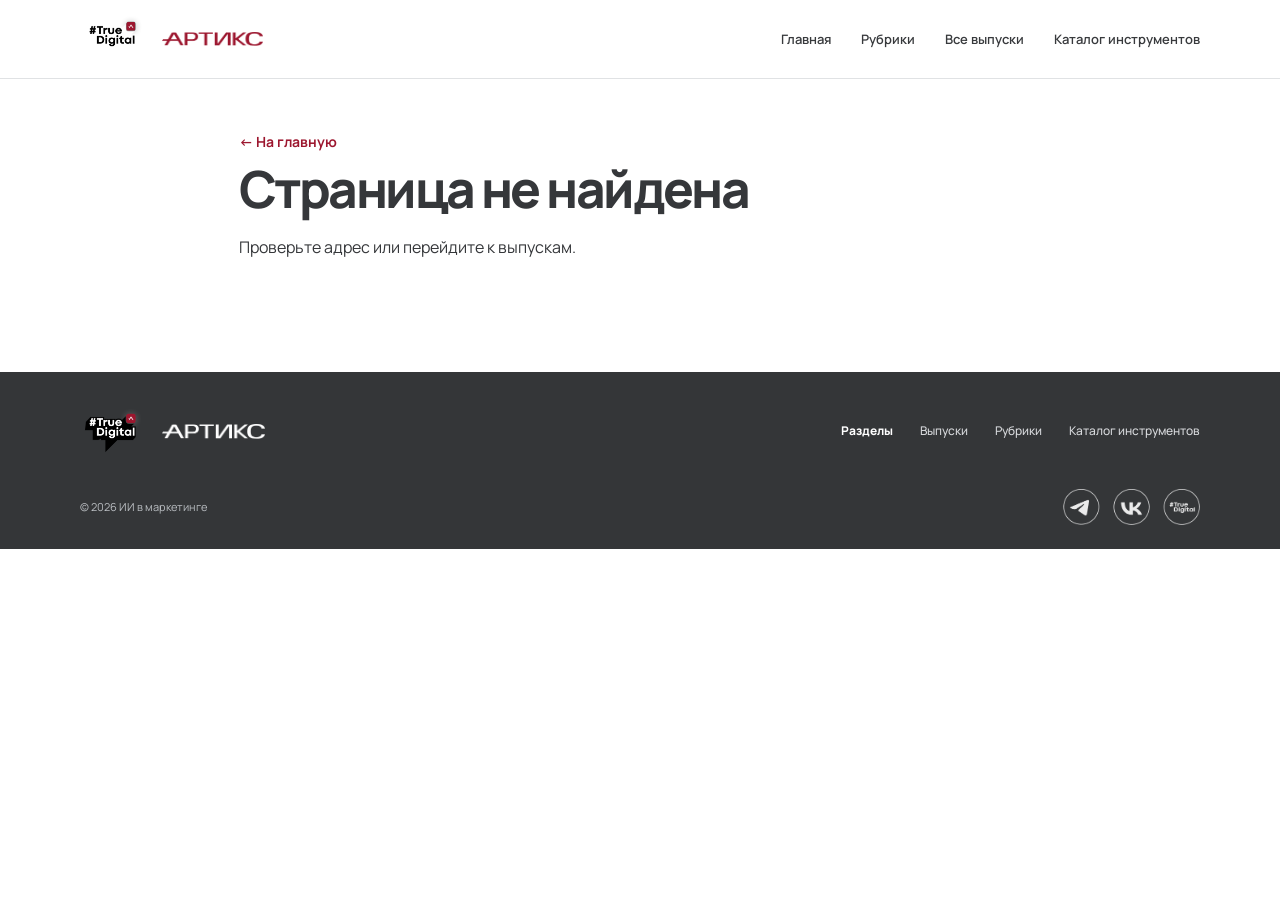
==== commit 25dbb526: "Add files via upload" ====
--- a/index.html
+++ b/index.html
@@ -1,7 +1,7 @@
 <!doctype html>
 <html lang="ru">
 <head>
-  <base href="/AI_Marketing_News/">
+  <base href="/">
   <meta charset="utf-8">
   <meta name="viewport" content="width=device-width, initial-scale=1">
   <meta name="theme-color" content="#ffffff">
--- a/styles.css
+++ b/styles.css
@@ -372,6 +372,13 @@
 .article-points{margin:0 0 25px;padding-left:25px}
 .article-points li{padding-left:3px;margin:0 0 11px;line-height:1.65}
 .article-points strong{font-weight:800}
+.meta-marker{color:var(--blue);font-size:.72em;font-weight:800;vertical-align:super;margin-left:1px}
+.legal-disclaimer{max-width:var(--max);width:calc(100% - 64px);margin:0 auto 72px;border-top:1px solid #dfd8db;padding:17px 0 0;color:#655e62;font-size:13px;line-height:1.6}
+.legal-disclaimer p{margin:0}
+.legal-disclaimer span{color:var(--blue);font-weight:800}
+.legal-disclaimer a{color:var(--blue);text-decoration:underline;text-underline-offset:2px}
+.article-shell + .legal-disclaimer{max-width:850px;width:calc(100% - 48px)}
+.issue-group .legal-disclaimer{max-width:none;width:100%;margin:19px 0 13px}
 .article-highlights{padding:0;margin:0 0 29px;background:transparent;border:0}
 .article-highlights h2{font-size:19px;margin-bottom:11px}
 .article-highlights li{font-size:16px;line-height:1.52;font-weight:400;margin-bottom:9px}
